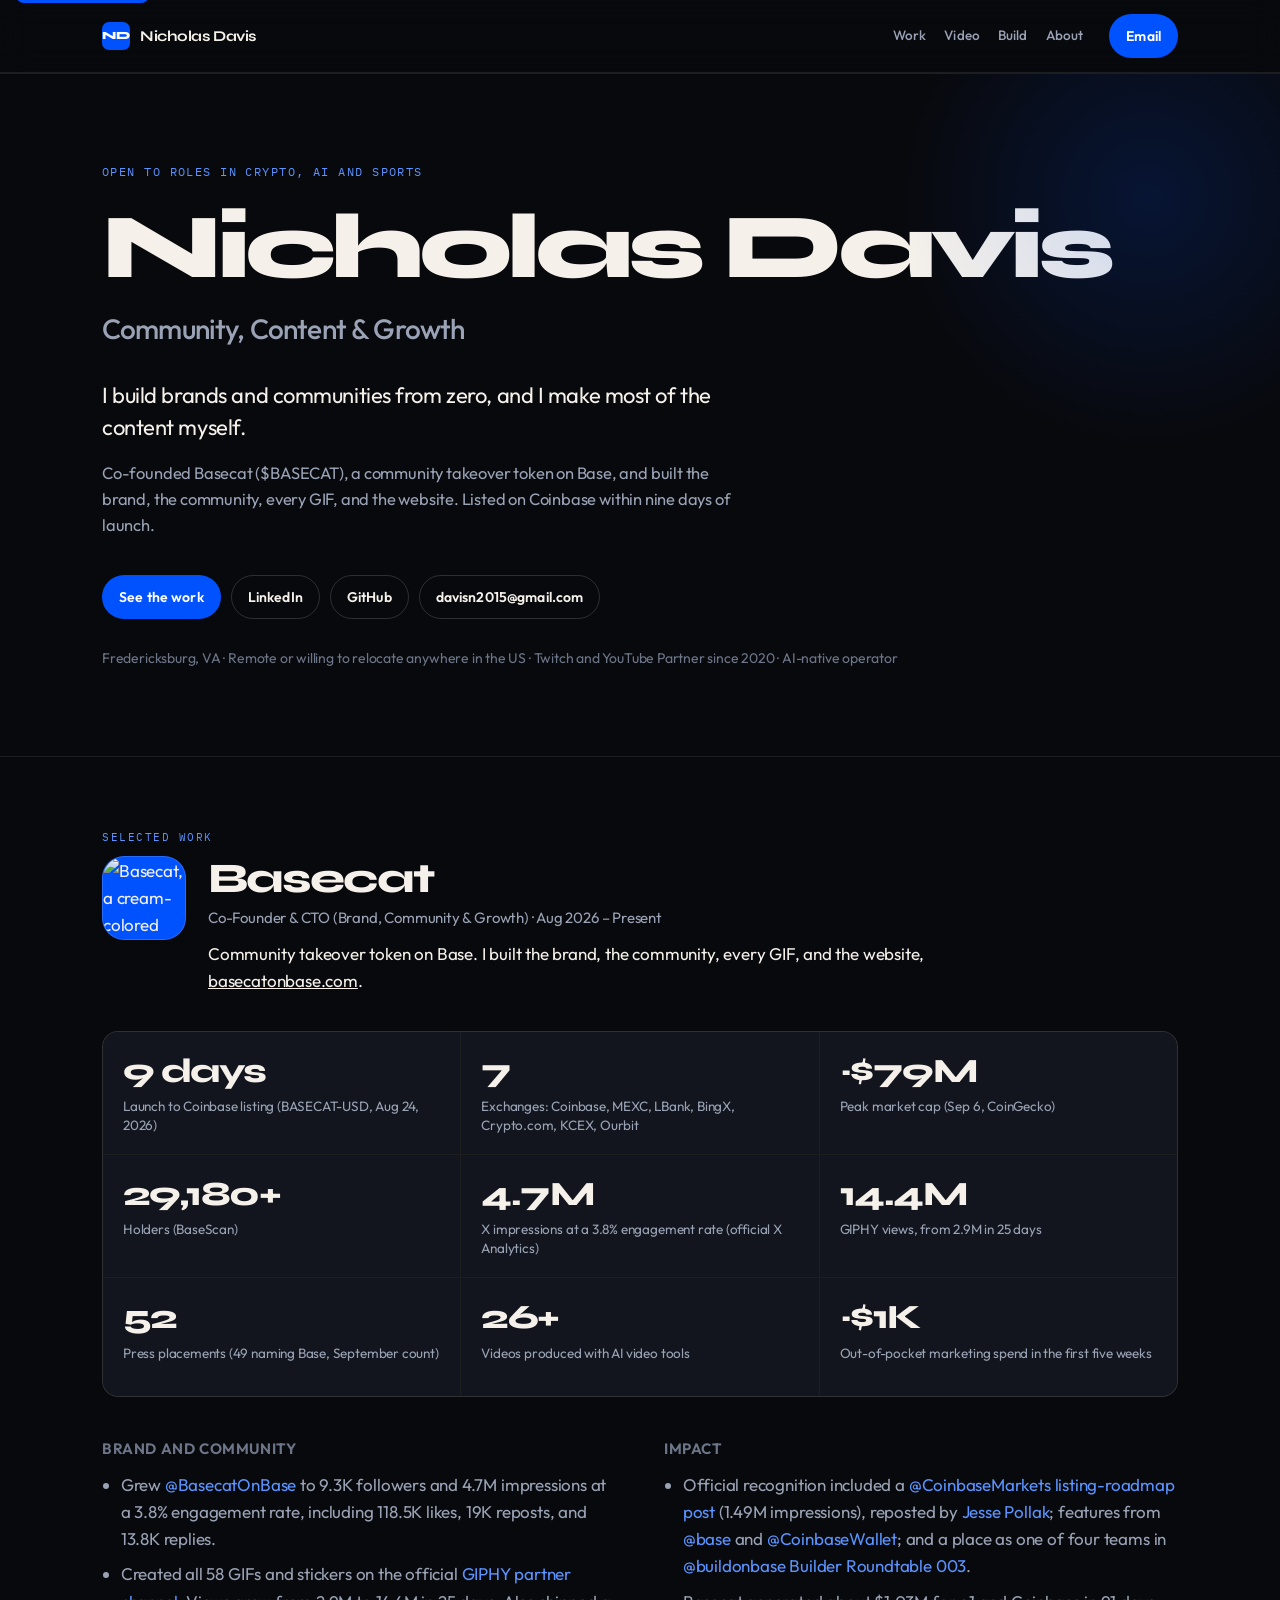
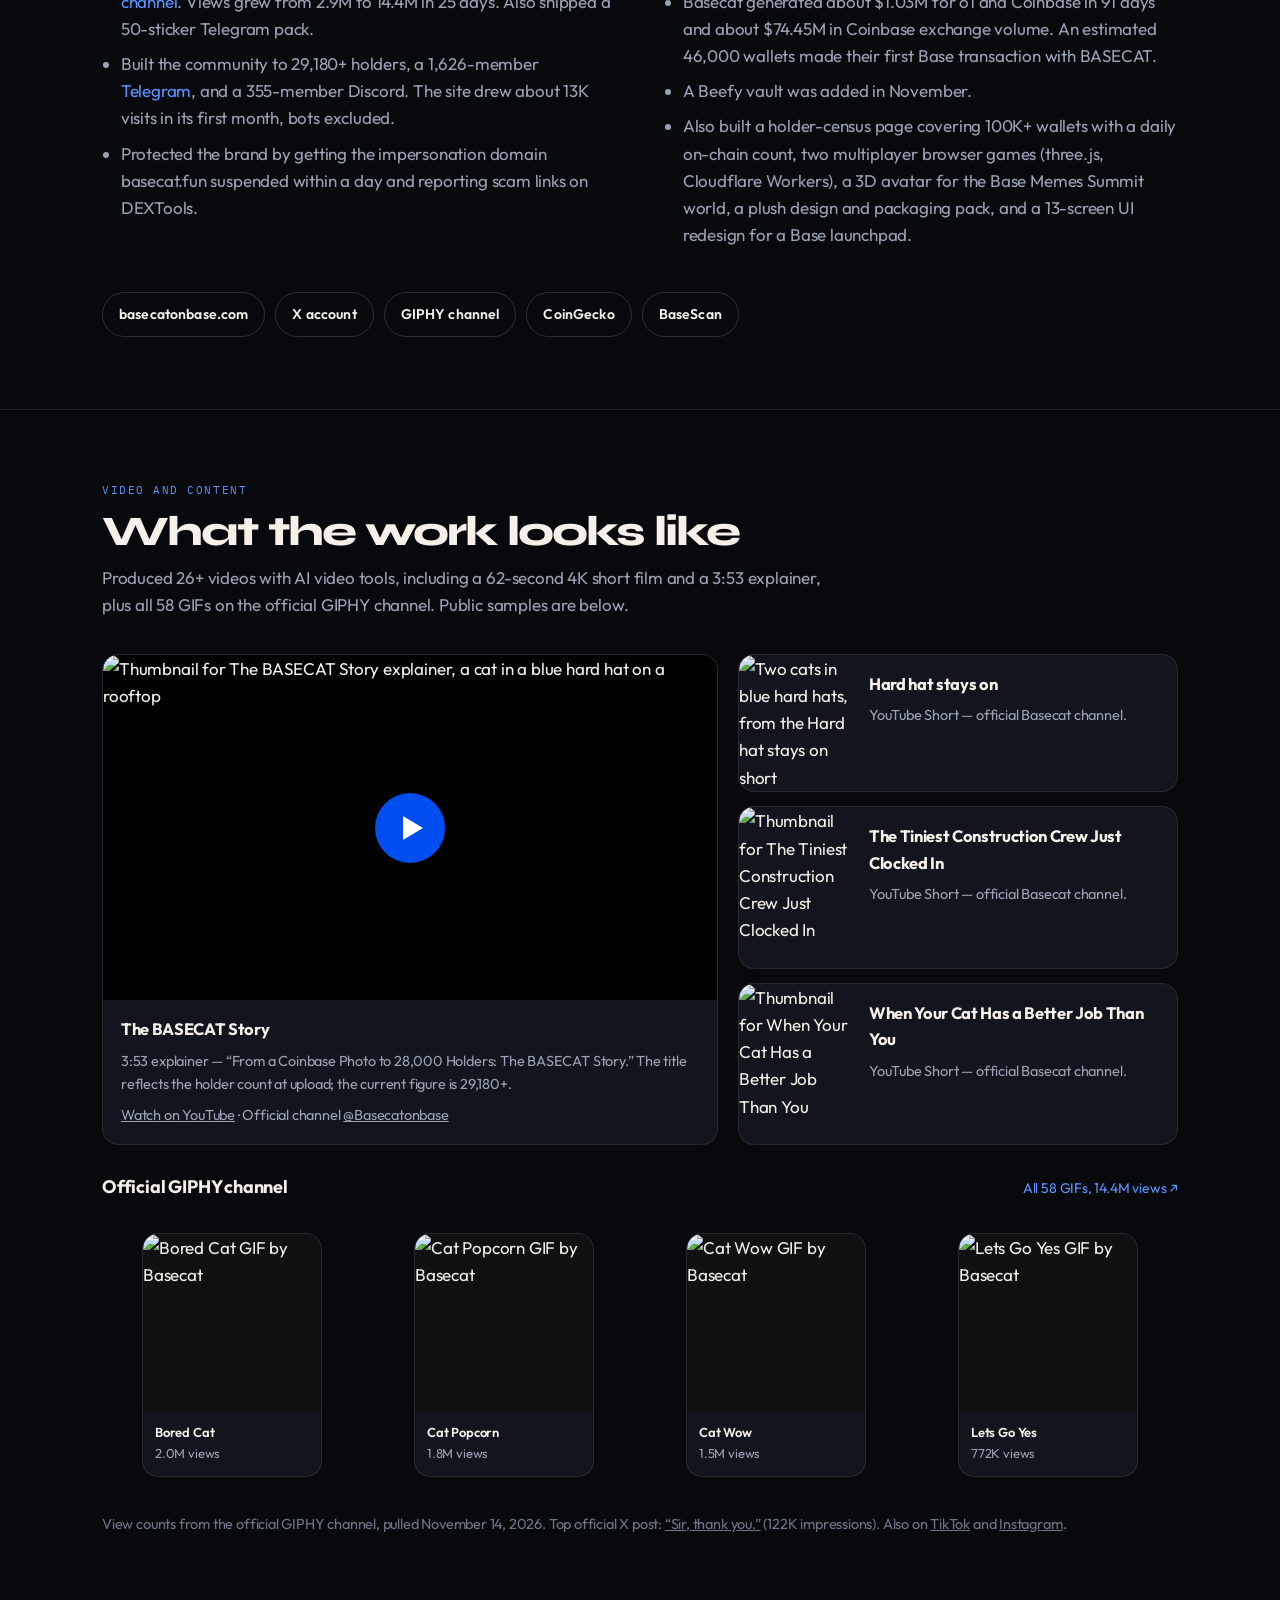
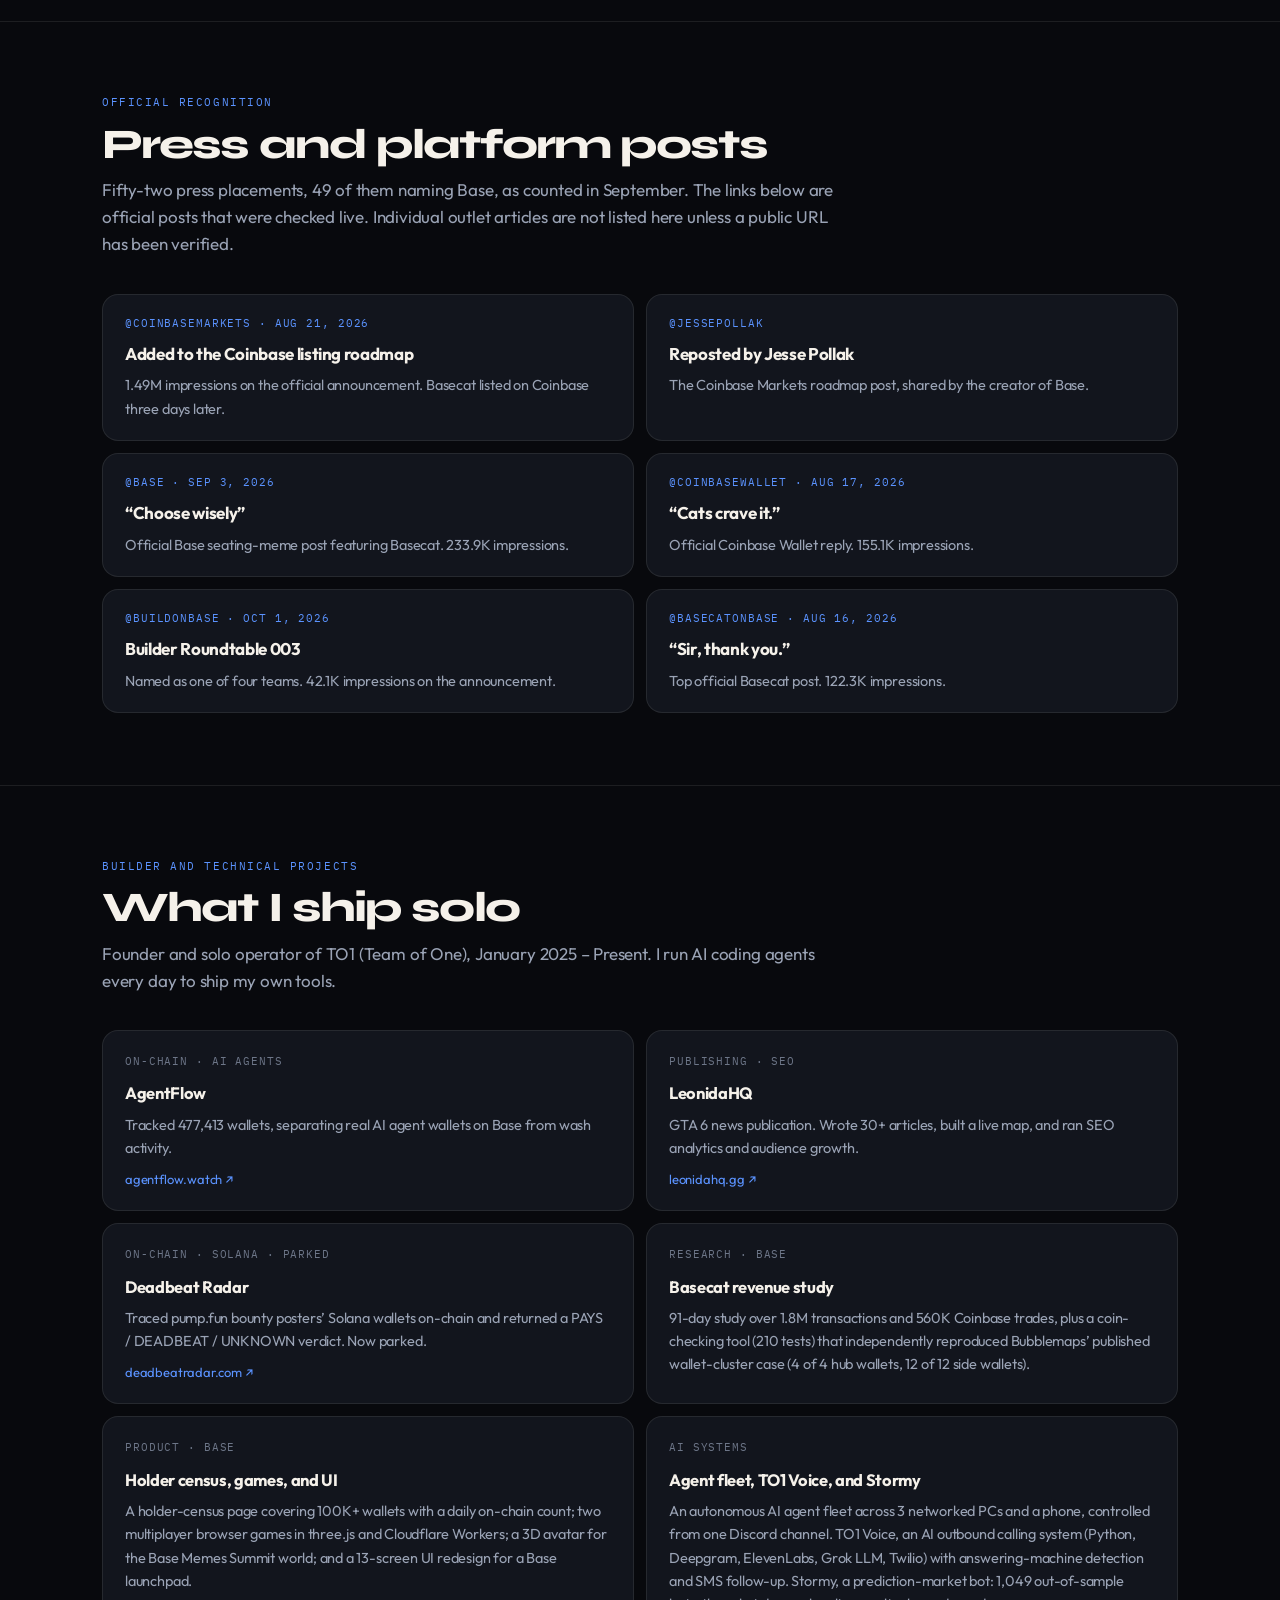
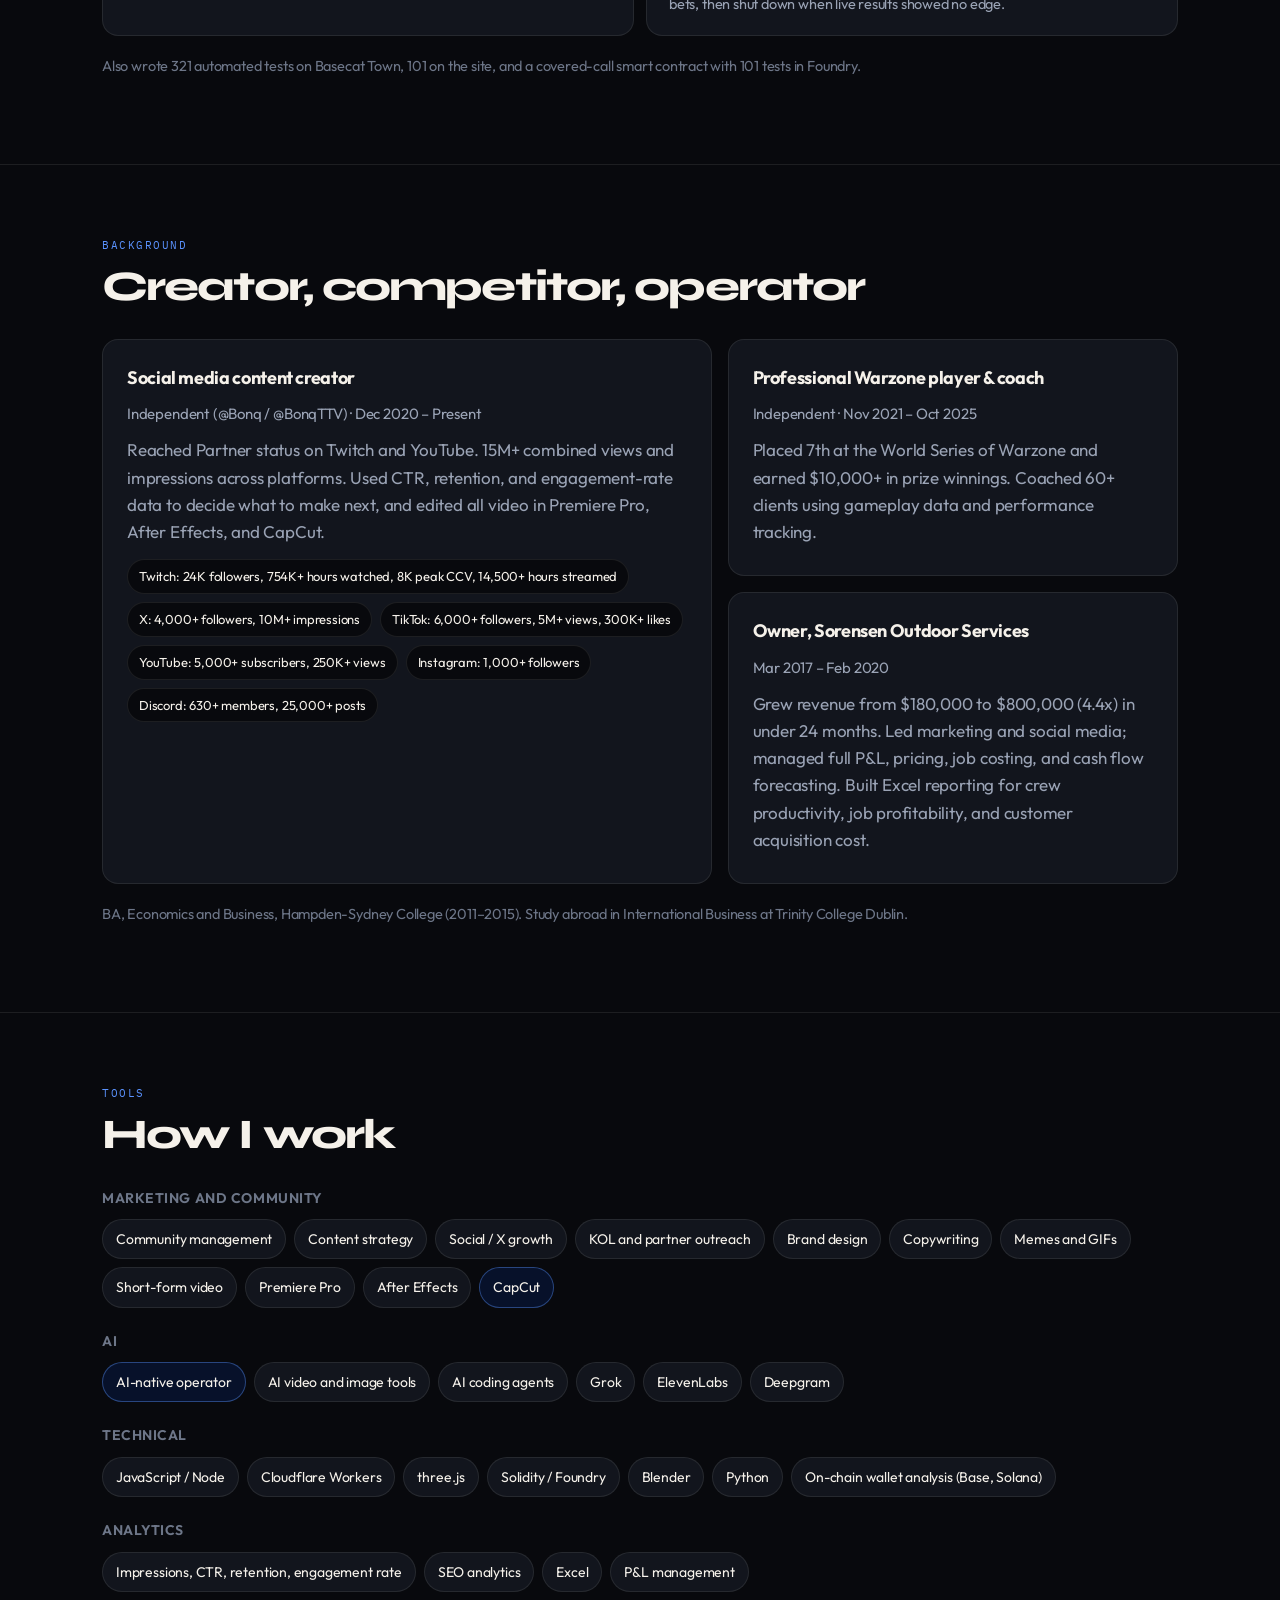
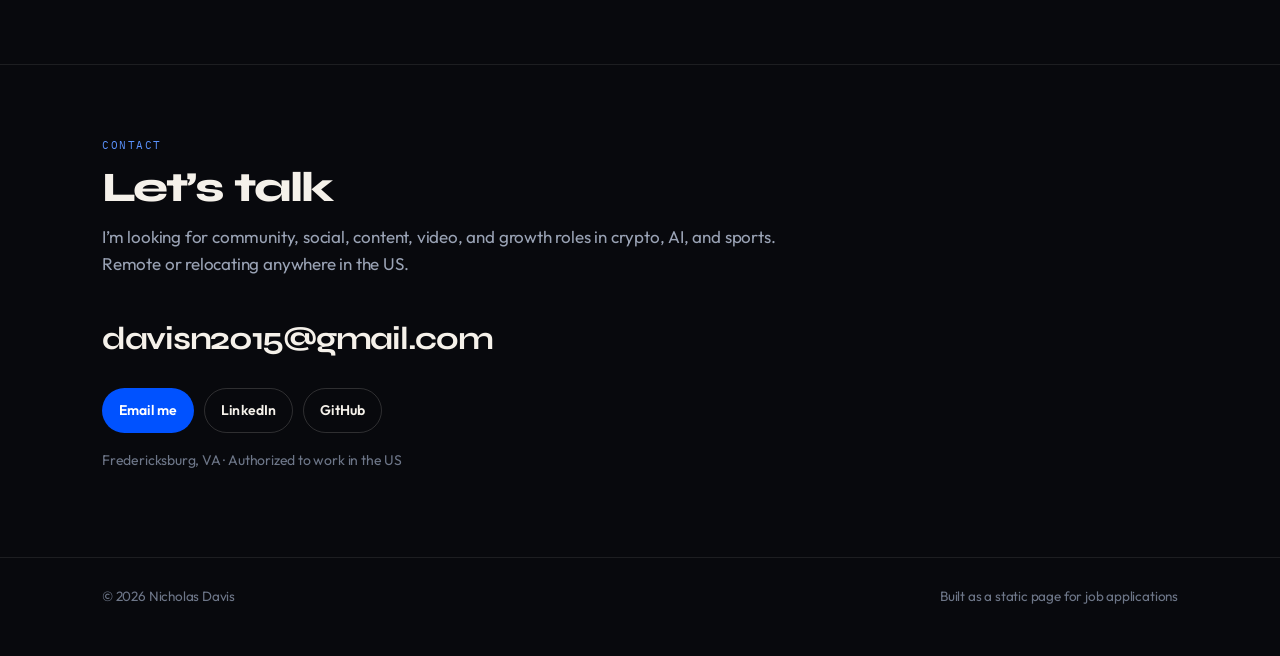
==== index.html @ b20f3fa4 "Add Nicholas Davis portfolio site" ====
<!DOCTYPE html>
<html lang="en">
<head>
  <meta charset="utf-8">
  <meta name="viewport" content="width=device-width, initial-scale=1">
  <title>Nicholas Davis — Community, Content &amp; Growth</title>
  <meta name="description" content="Portfolio of Nicholas Davis. Co-founder of Basecat: Coinbase-listed within nine days, 4.7M X impressions and 14.4M GIPHY views on about $1,000 of marketing spend. Community, content, video and growth — crypto, AI and sports.">
  <meta name="author" content="Nicholas Davis">
  <link rel="canonical" href="https://viraltbh.github.io/">
  <meta property="og:type" content="website">
  <meta property="og:title" content="Nicholas Davis — Community, Content &amp; Growth">
  <meta property="og:description" content="Co-founder of Basecat. Coinbase-listed within nine days. 4.7M X impressions, 14.4M GIPHY views, about $1,000 in marketing spend.">
  <meta property="og:url" content="https://viraltbh.github.io/">
  <meta property="og:image" content="https://img.youtube.com/vi/pc5eYjIKRLQ/maxresdefault.jpg">
  <meta name="twitter:card" content="summary_large_image">
  <meta name="twitter:title" content="Nicholas Davis — Community, Content &amp; Growth">
  <meta name="twitter:description" content="Co-founder of Basecat. Coinbase-listed within nine days. 4.7M X impressions, 14.4M GIPHY views, about $1,000 in marketing spend.">
  <meta name="twitter:image" content="https://img.youtube.com/vi/pc5eYjIKRLQ/maxresdefault.jpg">
  <link rel="icon" href="assets/favicon.svg" type="image/svg+xml">
  <link rel="icon" href="assets/favicon-32.png" sizes="32x32" type="image/png">
  <link rel="apple-touch-icon" href="assets/apple-touch-icon.png">
  <link rel="preconnect" href="https://fonts.googleapis.com">
  <link rel="preconnect" href="https://fonts.gstatic.com" crossorigin>
  <link rel="preconnect" href="https://i.giphy.com">
  <link rel="preconnect" href="https://img.youtube.com">
  <link href="https://fonts.googleapis.com/css2?family=IBM+Plex+Mono:wght@400;500&family=Outfit:wght@400;500;600;700&family=Syne:wght@700;800&display=swap" rel="stylesheet">
  <link rel="stylesheet" href="styles.css">
</head>
<body>
  <a class="skip" href="#main">Skip to content</a>
  <header class="site-header">
    <div class="header-inner">
      <a class="brand" href="#top" aria-label="Nicholas Davis, home">
        <span class="brand-mark" aria-hidden="true">ND</span>
        Nicholas Davis
      </a>
      <nav aria-label="Primary">
        <a href="#work">Work</a>
        <a class="hide-sm" href="#video">Video</a>
        <a href="#build">Build</a>
        <a class="hide-sm" href="#about">About</a>
        <a class="btn btn-primary" href="mailto:davisn2015@gmail.com">Email</a>
      </nav>
    </div>
  </header>

  <main id="main">
    <section class="hero" id="top">
      <div class="wrap">
        <p class="eyebrow">Open to roles in crypto, AI and sports</p>
        <h1>Nicholas Davis</h1>
        <p class="title">Community, Content &amp; Growth</p>
        <p class="pitch">I build brands and communities from zero, and I make most of the content myself.</p>
        <p class="subpitch">Co-founded Basecat ($BASECAT), a community takeover token on Base, and built the brand, the community, every GIF, and the website. Listed on Coinbase within nine days of launch.</p>
        <div class="hero-actions">
          <a class="btn btn-primary" href="#work">See the work</a>
          <a class="btn btn-ghost" href="https://www.linkedin.com/in/nicholasdavis2015" rel="noopener noreferrer">LinkedIn</a>
          <a class="btn btn-ghost" href="https://github.com/Viraltbh" rel="noopener noreferrer">GitHub</a>
          <a class="btn btn-ghost" href="mailto:davisn2015@gmail.com">davisn2015@gmail.com</a>
        </div>
        <p class="meta-line">Fredericksburg, VA · Remote or willing to relocate anywhere in the US · Twitch and YouTube Partner since 2020 · AI-native operator</p>
      </div>
    </section>

    <section id="work">
      <div class="wrap">
        <p class="section-kicker">Selected work</p>
        <div class="case-head">
          <img class="case-logo" src="https://pbs.twimg.com/profile_images/2088958994786250752/c674jJSm.jpg" width="84" height="84" alt="Basecat, a cream-colored cat in a blue hard hat">
          <div>
            <h2>Basecat</h2>
            <p class="role-line">Co-Founder &amp; CTO (Brand, Community &amp; Growth) · Aug 2026 – Present</p>
            <p class="case-intro">Community takeover token on Base. I built the brand, the community, every GIF, and the website, <a href="https://basecatonbase.com/" rel="noopener noreferrer">basecatonbase.com</a>.</p>
          </div>
        </div>

        <div class="metrics" role="list">
          <div class="metric" role="listitem"><b>9 days</b><span>Launch to Coinbase listing (BASECAT-USD, Aug 24, 2026)</span></div>
          <div class="metric" role="listitem"><b>7</b><span>Exchanges: Coinbase, MEXC, LBank, BingX, Crypto.com, KCEX, Ourbit</span></div>
          <div class="metric" role="listitem"><b>~$79M</b><span>Peak market cap (Sep 6, CoinGecko)</span></div>
          <div class="metric" role="listitem"><b>29,180+</b><span>Holders (BaseScan)</span></div>
          <div class="metric" role="listitem"><b>4.7M</b><span>X impressions at a 3.8% engagement rate (official X Analytics)</span></div>
          <div class="metric" role="listitem"><b>14.4M</b><span>GIPHY views, from 2.9M in 25 days</span></div>
          <div class="metric" role="listitem"><b>52</b><span>Press placements (49 naming Base, September count)</span></div>
          <div class="metric" role="listitem"><b>26+</b><span>Videos produced with AI video tools</span></div>
          <div class="metric" role="listitem"><b>~$1K</b><span>Out-of-pocket marketing spend in the first five weeks</span></div>
        </div>

        <div class="story">
          <div>
            <h3>Brand and community</h3>
            <ul>
              <li>Grew <a href="https://x.com/BasecatOnBase" rel="noopener noreferrer">@BasecatOnBase</a> to 9.3K followers and 4.7M impressions at a 3.8% engagement rate, including 118.5K likes, 19K reposts, and 13.8K replies.</li>
              <li>Created all 58 GIFs and stickers on the official <a href="https://giphy.com/basecatonbase" rel="noopener noreferrer">GIPHY partner channel</a>. Views grew from 2.9M to 14.4M in 25 days. Also shipped a 50-sticker Telegram pack.</li>
              <li>Built the community to 29,180+ holders, a 1,626-member <a href="https://t.me/basecatonbase" rel="noopener noreferrer">Telegram</a>, and a 355-member Discord. The site drew about 13K visits in its first month, bots excluded.</li>
              <li>Protected the brand by getting the impersonation domain basecat.fun suspended within a day and reporting scam links on DEXTools.</li>
            </ul>
          </div>
          <div>
            <h3>Impact</h3>
            <ul>
              <li>Official recognition included a <a href="https://x.com/CoinbaseMarkets/status/2090875835771240851" rel="noopener noreferrer">@CoinbaseMarkets listing-roadmap post</a> (1.49M impressions), reposted by <a href="https://x.com/jessepollak/status/2090878097117909492" rel="noopener noreferrer">Jesse Pollak</a>; features from <a href="https://x.com/base/status/2095525389271482615" rel="noopener noreferrer">@base</a> and <a href="https://x.com/CoinbaseWallet/status/2089159057688953151" rel="noopener noreferrer">@CoinbaseWallet</a>; and a place as one of four teams in <a href="https://x.com/buildonbase/status/2105591523782107180" rel="noopener noreferrer">@buildonbase Builder Roundtable 003</a>.</li>
              <li>Basecat generated about $1.03M for o1 and Coinbase in 91 days and about $74.45M in Coinbase exchange volume. An estimated 46,000 wallets made their first Base transaction with BASECAT.</li>
              <li>A Beefy vault was added in November.</li>
              <li>Also built a holder-census page covering 100K+ wallets with a daily on-chain count, two multiplayer browser games (three.js, Cloudflare Workers), a 3D avatar for the Base Memes Summit world, a plush design and packaging pack, and a 13-screen UI redesign for a Base launchpad.</li>
            </ul>
          </div>
        </div>

        <div class="link-row">
          <a class="btn btn-ghost" href="https://basecatonbase.com/" rel="noopener noreferrer">basecatonbase.com</a>
          <a class="btn btn-ghost" href="https://x.com/BasecatOnBase" rel="noopener noreferrer">X account</a>
          <a class="btn btn-ghost" href="https://giphy.com/basecatonbase" rel="noopener noreferrer">GIPHY channel</a>
          <a class="btn btn-ghost" href="https://www.coingecko.com/en/coins/basecat" rel="noopener noreferrer">CoinGecko</a>
          <a class="btn btn-ghost" href="https://basescan.org/token/0xB2000000000000000000004c27f6523082f41D01" rel="noopener noreferrer">BaseScan</a>
        </div>
      </div>
    </section>

    <section id="video">
      <div class="wrap">
        <p class="section-kicker">Video and content</p>
        <h2>What the work looks like</h2>
        <p class="lede">Produced 26+ videos with AI video tools, including a 62-second 4K short film and a 3:53 explainer, plus all 58 GIFs on the official GIPHY channel. Public samples are below.</p>

        <div class="video-grid">
          <article class="video-main">
            <a class="poster" href="https://www.youtube.com/watch?v=pc5eYjIKRLQ" rel="noopener noreferrer">
              <img src="https://img.youtube.com/vi/pc5eYjIKRLQ/maxresdefault.jpg" width="1280" height="720" alt="Thumbnail for The BASECAT Story explainer, a cat in a blue hard hat on a rooftop">
              <span class="play" aria-hidden="true"></span>
              <span class="visually-hidden">Play The BASECAT Story on YouTube</span>
            </a>
            <div class="video-meta">
              <h3>The BASECAT Story</h3>
              <p>3:53 explainer — “From a Coinbase Photo to 28,000 Holders: The BASECAT Story.” The title reflects the holder count at upload; the current figure is 29,180+.</p>
              <p class="caption"><a href="https://www.youtube.com/watch?v=pc5eYjIKRLQ" rel="noopener noreferrer">Watch on YouTube</a> · Official channel <a href="https://www.youtube.com/@basecatonbase" rel="noopener noreferrer">@Basecatonbase</a></p>
            </div>
          </article>
          <div class="shorts">
            <a class="video-card" href="https://www.youtube.com/shorts/4NU7Y4ElupY" rel="noopener noreferrer">
              <img src="https://img.youtube.com/vi/4NU7Y4ElupY/maxresdefault.jpg" width="112" height="72" alt="Two cats in blue hard hats, from the Hard hat stays on short" loading="lazy">
              <div class="card-body">
                <h3>Hard hat stays on</h3>
                <p>YouTube Short — official Basecat channel.</p>
              </div>
            </a>
            <a class="video-card" href="https://www.youtube.com/shorts/XV1gyWoXIg8" rel="noopener noreferrer">
              <img src="https://img.youtube.com/vi/XV1gyWoXIg8/maxresdefault.jpg" width="112" height="72" alt="Thumbnail for The Tiniest Construction Crew Just Clocked In" loading="lazy">
              <div class="card-body">
                <h3>The Tiniest Construction Crew Just Clocked In</h3>
                <p>YouTube Short — official Basecat channel.</p>
              </div>
            </a>
            <a class="video-card" href="https://www.youtube.com/shorts/Uoc3VH_4SMc" rel="noopener noreferrer">
              <img src="https://img.youtube.com/vi/Uoc3VH_4SMc/maxresdefault.jpg" width="112" height="72" alt="Thumbnail for When Your Cat Has a Better Job Than You" loading="lazy">
              <div class="card-body">
                <h3>When Your Cat Has a Better Job Than You</h3>
                <p>YouTube Short — official Basecat channel.</p>
              </div>
            </a>
          </div>
        </div>

        <div class="gif-head">
          <h3>Official GIPHY channel</h3>
          <a href="https://giphy.com/basecatonbase" rel="noopener noreferrer">All 58 GIFs, 14.4M views ↗</a>
        </div>
        <div class="gifs">
          <figure class="gif">
            <a href="https://giphy.com/gifs/basecatonbase-bored-waiting-sigh-2Dz9t0wGOKekgrMi7g" rel="noopener noreferrer">
              <img src="https://i.giphy.com/2Dz9t0wGOKekgrMi7g.webp" width="400" height="400" alt="Bored Cat GIF by Basecat" loading="lazy">
              <figcaption><strong>Bored Cat</strong> 2.0M views</figcaption>
            </a>
          </figure>
          <figure class="gif">
            <a href="https://giphy.com/gifs/basecatonbase-drama-popcorn-eating-w5hShZGsTEOwvcUXGI" rel="noopener noreferrer">
              <img src="https://i.giphy.com/w5hShZGsTEOwvcUXGI.webp" width="400" height="400" alt="Cat Popcorn GIF by Basecat" loading="lazy">
              <figcaption><strong>Cat Popcorn</strong> 1.8M views</figcaption>
            </a>
          </figure>
          <figure class="gif">
            <a href="https://giphy.com/gifs/basecatonbase-omg-shocked-surprised-Tk07eHQWNsnS2LHNlO" rel="noopener noreferrer">
              <img src="https://i.giphy.com/Tk07eHQWNsnS2LHNlO.webp" width="400" height="400" alt="Cat Wow GIF by Basecat" loading="lazy">
              <figcaption><strong>Cat Wow</strong> 1.5M views</figcaption>
            </a>
          </figure>
          <figure class="gif">
            <a href="https://giphy.com/gifs/basecatonbase-yes-celebrate-lets-go-27GGZC0SRJlGJ9epyn" rel="noopener noreferrer">
              <img src="https://i.giphy.com/27GGZC0SRJlGJ9epyn.webp" width="400" height="400" alt="Lets Go Yes GIF by Basecat" loading="lazy">
              <figcaption><strong>Lets Go Yes</strong> 772K views</figcaption>
            </a>
          </figure>
        </div>
        <p class="note">View counts from the official GIPHY channel, pulled November 14, 2026. Top official X post: <a href="https://x.com/BasecatOnBase/status/2089110777676357665" rel="noopener noreferrer">“Sir, thank you.”</a> (122K impressions). Also on <a href="https://www.tiktok.com/@basecatonbase" rel="noopener noreferrer">TikTok</a> and <a href="https://www.instagram.com/basecatonbaseofficial/" rel="noopener noreferrer">Instagram</a>.</p>
      </div>
    </section>

    <section id="recognition">
      <div class="wrap">
        <p class="section-kicker">Official recognition</p>
        <h2>Press and platform posts</h2>
        <p class="lede">Fifty-two press placements, 49 of them naming Base, as counted in September. The links below are official posts that were checked live. Individual outlet articles are not listed here unless a public URL has been verified.</p>
        <div class="recog-grid">
          <a class="recog" href="https://x.com/CoinbaseMarkets/status/2090875835771240851" rel="noopener noreferrer">
            <p class="src">@CoinbaseMarkets · Aug 21, 2026</p>
            <h3>Added to the Coinbase listing roadmap</h3>
            <p>1.49M impressions on the official announcement. Basecat listed on Coinbase three days later.</p>
          </a>
          <a class="recog" href="https://x.com/jessepollak/status/2090878097117909492" rel="noopener noreferrer">
            <p class="src">@jessepollak</p>
            <h3>Reposted by Jesse Pollak</h3>
            <p>The Coinbase Markets roadmap post, shared by the creator of Base.</p>
          </a>
          <a class="recog" href="https://x.com/base/status/2095525389271482615" rel="noopener noreferrer">
            <p class="src">@base · Sep 3, 2026</p>
            <h3>“Choose wisely”</h3>
            <p>Official Base seating-meme post featuring Basecat. 233.9K impressions.</p>
          </a>
          <a class="recog" href="https://x.com/CoinbaseWallet/status/2089159057688953151" rel="noopener noreferrer">
            <p class="src">@CoinbaseWallet · Aug 17, 2026</p>
            <h3>“Cats crave it.”</h3>
            <p>Official Coinbase Wallet reply. 155.1K impressions.</p>
          </a>
          <a class="recog" href="https://x.com/buildonbase/status/2105591523782107180" rel="noopener noreferrer">
            <p class="src">@buildonbase · Oct 1, 2026</p>
            <h3>Builder Roundtable 003</h3>
            <p>Named as one of four teams. 42.1K impressions on the announcement.</p>
          </a>
          <a class="recog" href="https://x.com/BasecatOnBase/status/2089110777676357665" rel="noopener noreferrer">
            <p class="src">@BasecatOnBase · Aug 16, 2026</p>
            <h3>“Sir, thank you.”</h3>
            <p>Top official Basecat post. 122.3K impressions.</p>
          </a>
        </div>
      </div>
    </section>

    <section id="build">
      <div class="wrap">
        <p class="section-kicker">Builder and technical projects</p>
        <h2>What I ship solo</h2>
        <p class="lede">Founder and solo operator of TO1 (Team of One), January 2025 – Present. I run AI coding agents every day to ship my own tools.</p>
        <div class="projects">
          <a class="project linked" href="https://agentflow.watch" rel="noopener noreferrer">
            <p class="tag">On-chain · AI agents</p>
            <h3>AgentFlow</h3>
            <p>Tracked 477,413 wallets, separating real AI agent wallets on Base from wash activity.</p>
            <p class="ext">agentflow.watch ↗</p>
          </a>
          <a class="project linked" href="https://leonidahq.gg" rel="noopener noreferrer">
            <p class="tag">Publishing · SEO</p>
            <h3>LeonidaHQ</h3>
            <p>GTA 6 news publication. Wrote 30+ articles, built a live map, and ran SEO analytics and audience growth.</p>
            <p class="ext">leonidahq.gg ↗</p>
          </a>
          <a class="project linked" href="https://deadbeatradar.com" rel="noopener noreferrer">
            <p class="tag">On-chain · Solana · Parked</p>
            <h3>Deadbeat Radar</h3>
            <p>Traced pump.fun bounty posters’ Solana wallets on-chain and returned a PAYS / DEADBEAT / UNKNOWN verdict. Now parked.</p>
            <p class="ext">deadbeatradar.com ↗</p>
          </a>
          <div class="project">
            <p class="tag">Research · Base</p>
            <h3>Basecat revenue study</h3>
            <p>91-day study over 1.8M transactions and 560K Coinbase trades, plus a coin-checking tool (210 tests) that independently reproduced Bubblemaps’ published wallet-cluster case (4 of 4 hub wallets, 12 of 12 side wallets).</p>
          </div>
          <div class="project">
            <p class="tag">Product · Base</p>
            <h3>Holder census, games, and UI</h3>
            <p>A holder-census page covering 100K+ wallets with a daily on-chain count; two multiplayer browser games in three.js and Cloudflare Workers; a 3D avatar for the Base Memes Summit world; and a 13-screen UI redesign for a Base launchpad.</p>
          </div>
          <div class="project">
            <p class="tag">AI systems</p>
            <h3>Agent fleet, TO1 Voice, and Stormy</h3>
            <p>An autonomous AI agent fleet across 3 networked PCs and a phone, controlled from one Discord channel. TO1 Voice, an AI outbound calling system (Python, Deepgram, ElevenLabs, Grok LLM, Twilio) with answering-machine detection and SMS follow-up. Stormy, a prediction-market bot: 1,049 out-of-sample bets, then shut down when live results showed no edge.</p>
          </div>
        </div>
        <p class="note">Also wrote 321 automated tests on Basecat Town, 101 on the site, and a covered-call smart contract with 101 tests in Foundry.</p>
      </div>
    </section>

    <section id="about">
      <div class="wrap">
        <p class="section-kicker">Background</p>
        <h2>Creator, competitor, operator</h2>
        <div class="about-grid" style="margin-top: 28px;">
          <div class="about-card">
            <h3>Social media content creator</h3>
            <p class="role-line" style="margin-top:0;">Independent (@Bonq / @BonqTTV) · Dec 2020 – Present</p>
            <p>Reached Partner status on Twitch and YouTube. 15M+ combined views and impressions across platforms. Used CTR, retention, and engagement-rate data to decide what to make next, and edited all video in Premiere Pro, After Effects, and CapCut.</p>
            <div class="stat-pills">
              <span class="pill">Twitch: 24K followers, 754K+ hours watched, 8K peak CCV, 14,500+ hours streamed</span>
              <span class="pill">X: 4,000+ followers, 10M+ impressions</span>
              <span class="pill">TikTok: 6,000+ followers, 5M+ views, 300K+ likes</span>
              <span class="pill">YouTube: 5,000+ subscribers, 250K+ views</span>
              <span class="pill">Instagram: 1,000+ followers</span>
              <span class="pill">Discord: 630+ members, 25,000+ posts</span>
            </div>
          </div>
          <div>
            <div class="about-card" style="margin-bottom: 16px;">
              <h3>Professional Warzone player &amp; coach</h3>
              <p class="role-line" style="margin-top:0;">Independent · Nov 2021 – Oct 2025</p>
              <p>Placed 7th at the World Series of Warzone and earned $10,000+ in prize winnings. Coached 60+ clients using gameplay data and performance tracking.</p>
            </div>
            <div class="about-card">
              <h3>Owner, Sorensen Outdoor Services</h3>
              <p class="role-line" style="margin-top:0;">Mar 2017 – Feb 2020</p>
              <p>Grew revenue from $180,000 to $800,000 (4.4x) in under 24 months. Led marketing and social media; managed full P&amp;L, pricing, job costing, and cash flow forecasting. Built Excel reporting for crew productivity, job profitability, and customer acquisition cost.</p>
            </div>
          </div>
        </div>
        <p class="note">BA, Economics and Business, Hampden-Sydney College (2011–2015). Study abroad in International Business at Trinity College Dublin.</p>
      </div>
    </section>

    <section id="tools">
      <div class="wrap">
        <p class="section-kicker">Tools</p>
        <h2>How I work</h2>
        <div class="tool-groups" style="margin-top: 28px;">
          <div class="tool-group">
            <h3>Marketing and community</h3>
            <div class="chips">
              <span class="chip">Community management</span>
              <span class="chip">Content strategy</span>
              <span class="chip">Social / X growth</span>
              <span class="chip">KOL and partner outreach</span>
              <span class="chip">Brand design</span>
              <span class="chip">Copywriting</span>
              <span class="chip">Memes and GIFs</span>
              <span class="chip">Short-form video</span>
              <span class="chip">Premiere Pro</span>
              <span class="chip">After Effects</span>
              <span class="chip emphasis">CapCut</span>
            </div>
          </div>
          <div class="tool-group">
            <h3>AI</h3>
            <div class="chips">
              <span class="chip emphasis">AI-native operator</span>
              <span class="chip">AI video and image tools</span>
              <span class="chip">AI coding agents</span>
              <span class="chip">Grok</span>
              <span class="chip">ElevenLabs</span>
              <span class="chip">Deepgram</span>
            </div>
          </div>
          <div class="tool-group">
            <h3>Technical</h3>
            <div class="chips">
              <span class="chip">JavaScript / Node</span>
              <span class="chip">Cloudflare Workers</span>
              <span class="chip">three.js</span>
              <span class="chip">Solidity / Foundry</span>
              <span class="chip">Blender</span>
              <span class="chip">Python</span>
              <span class="chip">On-chain wallet analysis (Base, Solana)</span>
            </div>
          </div>
          <div class="tool-group">
            <h3>Analytics</h3>
            <div class="chips">
              <span class="chip">Impressions, CTR, retention, engagement rate</span>
              <span class="chip">SEO analytics</span>
              <span class="chip">Excel</span>
              <span class="chip">P&amp;L management</span>
            </div>
          </div>
        </div>
      </div>
    </section>

    <section id="contact" class="contact">
      <div class="wrap">
        <p class="section-kicker">Contact</p>
        <h2>Let’s talk</h2>
        <p class="lede">I’m looking for community, social, content, video, and growth roles in crypto, AI, and sports. Remote or relocating anywhere in the US.</p>
        <p><a class="email" href="mailto:davisn2015@gmail.com">davisn2015@gmail.com</a></p>
        <div class="contact-links">
          <a class="btn btn-primary" href="mailto:davisn2015@gmail.com">Email me</a>
          <a class="btn btn-ghost" href="https://www.linkedin.com/in/nicholasdavis2015" rel="noopener noreferrer">LinkedIn</a>
          <a class="btn btn-ghost" href="https://github.com/Viraltbh" rel="noopener noreferrer">GitHub</a>
        </div>
        <p class="meta-line">Fredericksburg, VA · Authorized to work in the US</p>
      </div>
    </section>
  </main>

  <footer>
    <div class="wrap footer-inner">
      <span>© 2026 Nicholas Davis</span>
      <span>Built as a static page for job applications</span>
    </div>
  </footer>
</body>
</html>
---- styles.css ----
/* Nicholas Davis — portfolio
   Static, mobile-first, no JS. */

:root {
  --bg: #08090d;
  --bg-2: #0c0f16;
  --card: #12151d;
  --card-2: #171b25;
  --line: rgba(245, 241, 234, 0.09);
  --line-strong: rgba(245, 241, 234, 0.16);
  --text: #f5f1ea;
  --muted: #9aa3b5;
  --dim: #6d7688;
  --accent: #5b93ff;
  --accent-2: #0052ff;
  --max: 1120px;
  --sans: "Outfit", system-ui, -apple-system, "Segoe UI", sans-serif;
  --display: "Syne", "Outfit", system-ui, sans-serif;
  --mono: "IBM Plex Mono", ui-monospace, "SFMono-Regular", Menlo, monospace;
  --radius: 16px;
  --shadow: 0 20px 50px rgba(0, 0, 0, 0.35);
}

*, *::before, *::after { box-sizing: border-box; }
html { scroll-behavior: smooth; }
@media (prefers-reduced-motion: reduce) {
  html { scroll-behavior: auto; }
  *, *::before, *::after {
    animation: none !important;
    transition: none !important;
  }
}

body {
  margin: 0;
  background: var(--bg);
  color: var(--text);
  font-family: var(--sans);
  font-size: 17px;
  line-height: 1.6;
  letter-spacing: -0.011em;
  -webkit-font-smoothing: antialiased;
  text-rendering: optimizeLegibility;
}

img, video, iframe { max-width: 100%; display: block; }
img { height: auto; }
a { color: inherit; }
button { font: inherit; }

.skip {
  position: absolute;
  left: 16px;
  top: -40px;
  background: var(--accent-2);
  color: #fff;
  padding: 8px 12px;
  border-radius: 8px;
  z-index: 100;
}
.skip:focus { top: 16px; }

/* Header */
.site-header {
  position: sticky;
  top: 0;
  z-index: 50;
  backdrop-filter: blur(16px);
  -webkit-backdrop-filter: blur(16px);
  background: rgba(8, 9, 13, 0.78);
  border-bottom: 1px solid var(--line);
}
.header-inner {
  max-width: var(--max);
  margin: 0 auto;
  padding: 14px 22px;
  display: flex;
  align-items: center;
  justify-content: space-between;
  gap: 20px;
}
.brand {
  display: flex;
  align-items: center;
  gap: 10px;
  text-decoration: none;
  font-family: var(--display);
  font-weight: 700;
  letter-spacing: -0.03em;
  font-size: 15px;
}
.brand-mark {
  width: 28px;
  height: 28px;
  border-radius: 7px;
  background: var(--accent-2);
  color: #fff;
  display: grid;
  place-items: center;
  font-size: 11px;
  font-weight: 800;
  letter-spacing: -0.04em;
}
nav {
  display: flex;
  flex-wrap: wrap;
  align-items: center;
  gap: 4px 18px;
  justify-content: flex-end;
}
nav a {
  text-decoration: none;
  color: var(--muted);
  font-size: 13.5px;
  font-weight: 500;
  letter-spacing: 0.01em;
}
nav a:hover, nav a:focus-visible { color: var(--text); }
nav .btn {
  margin-left: 8px;
}

.btn {
  display: inline-flex;
  align-items: center;
  justify-content: center;
  gap: 8px;
  text-decoration: none;
  border-radius: 999px;
  padding: 10px 16px;
  font-size: 14px;
  font-weight: 600;
  letter-spacing: 0.01em;
  border: 1px solid transparent;
  transition: background 0.15s ease, border-color 0.15s ease, color 0.15s ease, transform 0.15s ease;
}
.btn:focus-visible, a:focus-visible, button:focus-visible {
  outline: 2px solid var(--accent);
  outline-offset: 3px;
}
.btn-primary {
  background: var(--accent-2);
  color: #fff;
}
.btn-primary:hover { background: #1a66ff; }
.btn-ghost {
  background: transparent;
  border-color: var(--line-strong);
  color: var(--text);
}
.btn-ghost:hover { background: var(--card-2); border-color: var(--muted); }

.wrap {
  max-width: var(--max);
  margin: 0 auto;
  padding: 0 22px;
}

/* Hero */
.hero {
  position: relative;
  padding: 88px 0 72px;
  overflow: hidden;
}
.hero::before {
  content: "";
  position: absolute;
  right: -10%;
  top: -20%;
  width: 520px;
  height: 520px;
  background: radial-gradient(circle, rgba(0, 82, 255, 0.16), transparent 68%);
  pointer-events: none;
}
.eyebrow {
  font-family: var(--mono);
  font-size: 12px;
  letter-spacing: 0.12em;
  text-transform: uppercase;
  color: var(--accent);
  margin: 0 0 22px;
}
.hero h1 {
  font-family: var(--display);
  font-weight: 800;
  font-size: clamp(48px, 8vw, 92px);
  letter-spacing: -0.055em;
  line-height: 0.95;
  margin: 0 0 16px;
}
.hero .title {
  font-size: clamp(20px, 2.6vw, 28px);
  font-weight: 500;
  color: var(--muted);
  margin: 0 0 28px;
  letter-spacing: -0.03em;
}
.pitch {
  max-width: 42rem;
  font-size: clamp(18px, 2.1vw, 22px);
  line-height: 1.45;
  letter-spacing: -0.02em;
  margin: 0 0 16px;
  color: var(--text);
}
.subpitch {
  max-width: 40rem;
  color: var(--muted);
  margin: 0 0 36px;
  font-size: 16.5px;
}
.hero-actions {
  display: flex;
  flex-wrap: wrap;
  gap: 10px;
  margin-bottom: 28px;
}
.meta-line {
  color: var(--dim);
  font-size: 14px;
}

/* Sections */
section {
  padding: 72px 0;
  border-top: 1px solid var(--line);
}
.section-kicker {
  font-family: var(--mono);
  font-size: 11px;
  letter-spacing: 0.14em;
  text-transform: uppercase;
  color: var(--accent);
  margin: 0 0 10px;
}
h2 {
  font-family: var(--display);
  font-size: clamp(28px, 4vw, 42px);
  letter-spacing: -0.045em;
  line-height: 1.1;
  margin: 0 0 8px;
  font-weight: 750;
}
.lede {
  color: var(--muted);
  max-width: 46rem;
  margin: 0 0 36px;
}

/* Case study header */
.case-head {
  display: grid;
  grid-template-columns: auto 1fr;
  gap: 18px 22px;
  align-items: start;
  margin-bottom: 36px;
}
.case-logo {
  width: 84px;
  height: 84px;
  border-radius: 22px;
  object-fit: cover;
  background: #0052ff;
  border: 1px solid var(--line-strong);
}
.case-head h2 { margin-bottom: 4px; }
.role-line {
  color: var(--muted);
  font-size: 15px;
  margin: 0 0 10px;
}
.case-intro { margin: 0; max-width: 46rem; }

/* Metrics */
.metrics {
  display: grid;
  grid-template-columns: repeat(3, 1fr);
  gap: 1px;
  background: var(--line);
  border: 1px solid var(--line);
  border-radius: var(--radius);
  overflow: hidden;
  margin: 0 0 40px;
}
.metric {
  background: var(--card);
  padding: 22px 20px 20px;
  min-height: 118px;
}
.metric b {
  display: block;
  font-family: var(--display);
  font-size: clamp(26px, 3vw, 34px);
  letter-spacing: -0.045em;
  line-height: 1.05;
  font-weight: 750;
  margin-bottom: 8px;
  overflow-wrap: anywhere;
}
.metric span {
  display: block;
  color: var(--muted);
  font-size: 13.5px;
  line-height: 1.35;
}

.story {
  display: grid;
  grid-template-columns: 1fr 1fr;
  gap: 28px 48px;
  margin-bottom: 32px;
}
.story h3 {
  font-size: 15px;
  letter-spacing: 0.04em;
  text-transform: uppercase;
  color: var(--dim);
  margin: 0 0 10px;
  font-weight: 650;
}
.story p, .story ul { margin: 0 0 12px; color: var(--muted); }
.story ul { padding-left: 1.1em; }
.story li { margin: 0 0 8px; }
.story a { color: var(--accent); text-decoration: none; }
.story a:hover { text-decoration: underline; }

.link-row {
  display: flex;
  flex-wrap: wrap;
  gap: 10px;
}

/* Video */
.video-grid {
  display: grid;
  grid-template-columns: 1.4fr 1fr;
  gap: 20px;
  margin-bottom: 28px;
}
.video-main, .video-card, .recog, .project, .gif a {
  background: var(--card);
  border: 1px solid var(--line);
  border-radius: var(--radius);
  overflow: hidden;
}
.video-frame {
  position: relative;
  aspect-ratio: 16 / 9;
  background: #000;
}
.video-frame iframe {
  position: absolute;
  inset: 0;
  width: 100%;
  height: 100%;
  border: 0;
}
.video-meta, .card-body {
  padding: 16px 18px 18px;
}
.video-meta h3, .card-body h3, .project h3 {
  margin: 0 0 6px;
  font-size: 16.5px;
  letter-spacing: -0.02em;
}
.video-meta p, .card-body p, .project p {
  margin: 0;
  color: var(--muted);
  font-size: 14.5px;
}
.shorts {
  display: grid;
  gap: 14px;
}
.video-card {
  display: grid;
  grid-template-columns: 112px 1fr;
  text-decoration: none;
  transition: border-color 0.15s ease, background 0.15s ease;
}
.video-card:hover { border-color: var(--line-strong); background: var(--card-2); }
.video-card img {
  width: 112px;
  height: 100%;
  object-fit: cover;
  min-height: 92px;
}
.caption { color: var(--dim); font-size: 12.5px; margin-top: 8px !important; }

.gif-head {
  display: flex;
  justify-content: space-between;
  align-items: baseline;
  gap: 12px;
  margin: 8px 0 14px;
}
.gif-head h3 { margin: 0; font-size: 18px; }
.gif-head a { color: var(--accent); text-decoration: none; font-size: 14px; }
.gif-head a:hover { text-decoration: underline; }
.gifs {
  display: grid;
  grid-template-columns: repeat(4, 1fr);
  gap: 12px;
}
.gif a {
  display: block;
  text-decoration: none;
  transition: transform 0.15s ease, border-color 0.15s ease;
}
.gif a:hover { transform: translateY(-2px); border-color: var(--line-strong); }
.gif img {
  width: 100%;
  aspect-ratio: 1;
  object-fit: cover;
  background: #111;
}
.gif figcaption {
  padding: 10px 12px 12px;
  font-size: 13px;
  color: var(--muted);
}
.gif strong { color: var(--text); display: block; font-weight: 600; }


.poster {
  position: relative;
  display: block;
  aspect-ratio: 16 / 9;
  background: #000;
  text-decoration: none;
  color: inherit;
}
.poster img {
  width: 100%;
  height: 100%;
  object-fit: cover;
}
.play {
  position: absolute;
  left: 50%;
  top: 50%;
  width: 70px;
  height: 70px;
  margin: -35px 0 0 -35px;
  border-radius: 50%;
  background: rgba(0, 82, 255, 0.94);
  box-shadow: 0 10px 30px rgba(0, 0, 0, 0.35);
  transition: transform 0.15s ease, background 0.15s ease;
}
.poster:hover .play, .poster:focus-visible .play {
  transform: scale(1.06);
  background: #1a66ff;
}
.play::after {
  content: "";
  position: absolute;
  left: 28px;
  top: 23px;
  border-style: solid;
  border-width: 12px 0 12px 20px;
  border-color: transparent transparent transparent #fff;
}

/* Recognition */
.recog-grid {
  display: grid;
  grid-template-columns: repeat(2, 1fr);
  gap: 12px;
}
.recog {
  display: block;
  text-decoration: none;
  padding: 20px 22px;
  transition: background 0.15s ease, border-color 0.15s ease;
}
.recog:hover { background: var(--card-2); border-color: var(--line-strong); }
.recog .src {
  font-family: var(--mono);
  font-size: 11px;
  letter-spacing: 0.08em;
  text-transform: uppercase;
  color: var(--accent);
  margin: 0 0 8px;
}
.recog h3 { margin: 0 0 6px; font-size: 17px; letter-spacing: -0.02em; }
.recog p { margin: 0; color: var(--muted); font-size: 14.5px; }
.note {
  margin-top: 18px;
  color: var(--dim);
  font-size: 14.5px;
}

/* Projects */
.projects {
  display: grid;
  grid-template-columns: repeat(2, 1fr);
  gap: 12px;
}
.project {
  padding: 22px 22px 20px;
}
.project.linked {
  text-decoration: none;
  transition: background 0.15s ease, border-color 0.15s ease;
  color: inherit;
}
a.project.linked:hover { background: var(--card-2); border-color: var(--line-strong); }
.project .tag {
  font-family: var(--mono);
  font-size: 11px;
  letter-spacing: 0.08em;
  text-transform: uppercase;
  color: var(--dim);
  margin: 0 0 10px;
}
.project .ext {
  color: var(--accent);
  font-size: 13px;
  margin-top: 10px;
}

/* About split */
.about-grid {
  display: grid;
  grid-template-columns: 1.15fr 0.85fr;
  gap: 16px;
}
.about-card {
  background: var(--card);
  border: 1px solid var(--line);
  border-radius: var(--radius);
  padding: 24px 24px 20px;
}
.about-card h3 {
  margin: 0 0 10px;
  font-size: 18px;
  letter-spacing: -0.02em;
}
.about-card p, .about-card ul {
  color: var(--muted);
  margin: 0 0 10px;
}
.about-card ul { padding-left: 1.15em; }
.about-card li { margin: 0 0 6px; }
.stat-pills {
  display: flex;
  flex-wrap: wrap;
  gap: 8px;
  margin: 14px 0 4px;
}
.pill {
  border: 1px solid var(--line);
  background: var(--bg);
  border-radius: 999px;
  padding: 6px 11px;
  font-size: 13px;
  color: var(--text);
}

/* Tools */
.tool-groups {
  display: grid;
  gap: 22px;
}
.tool-group h3 {
  margin: 0 0 10px;
  font-size: 14px;
  letter-spacing: 0.04em;
  text-transform: uppercase;
  color: var(--dim);
  font-weight: 650;
}
.chips {
  display: flex;
  flex-wrap: wrap;
  gap: 8px;
}
.chip {
  border: 1px solid var(--line);
  background: var(--card);
  border-radius: 999px;
  padding: 8px 13px;
  font-size: 14px;
}
.chip.emphasis {
  border-color: rgba(91, 147, 255, 0.4);
  background: rgba(0, 82, 255, 0.12);
}

/* Contact */
.contact {
  text-align: left;
}
.contact h2 { margin-bottom: 12px; }
.contact-links {
  display: flex;
  flex-wrap: wrap;
  gap: 10px;
  margin: 24px 0 16px;
}
.contact .email {
  font-family: var(--display);
  font-size: clamp(22px, 3vw, 32px);
  letter-spacing: -0.04em;
  text-decoration: none;
  color: var(--text);
  font-weight: 700;
}
.contact .email:hover { color: var(--accent); }

footer {
  border-top: 1px solid var(--line);
  padding: 28px 0 48px;
  color: var(--dim);
  font-size: 13.5px;
}
.footer-inner {
  display: flex;
  justify-content: space-between;
  gap: 16px;
  flex-wrap: wrap;
}

/* Responsive */
@media (max-width: 900px) {
  .metrics { grid-template-columns: repeat(2, 1fr); }
  .story, .video-grid, .about-grid, .projects, .recog-grid { grid-template-columns: 1fr; }
  .gifs { grid-template-columns: repeat(2, 1fr); }
  .hero { padding: 64px 0 48px; }
  section { padding: 56px 0; }
}
@media (max-width: 900px) {
  .metric:last-child { grid-column: 1 / -1; }
}
@media (max-width: 640px) {
  nav .hide-sm { display: none; }
  .case-head { grid-template-columns: 1fr; }
  .case-logo { width: 68px; height: 68px; border-radius: 18px; }
  .metrics { grid-template-columns: 1fr 1fr; }
  .metric { padding: 16px 14px 14px; min-height: 0; }
  .metric b { font-size: 26px; letter-spacing: -0.05em; }
  .metric span { font-size: 12.5px; }
  .video-card { grid-template-columns: 88px 1fr; }
  .hero { padding: 48px 0 36px; }
  .header-inner, .wrap { padding-left: 16px; padding-right: 16px; }
}

.visually-hidden {
  position: absolute;
  width: 1px;
  height: 1px;
  padding: 0;
  margin: -1px;
  overflow: hidden;
  clip: rect(0, 0, 0, 0);
  white-space: nowrap;
  border: 0;
}
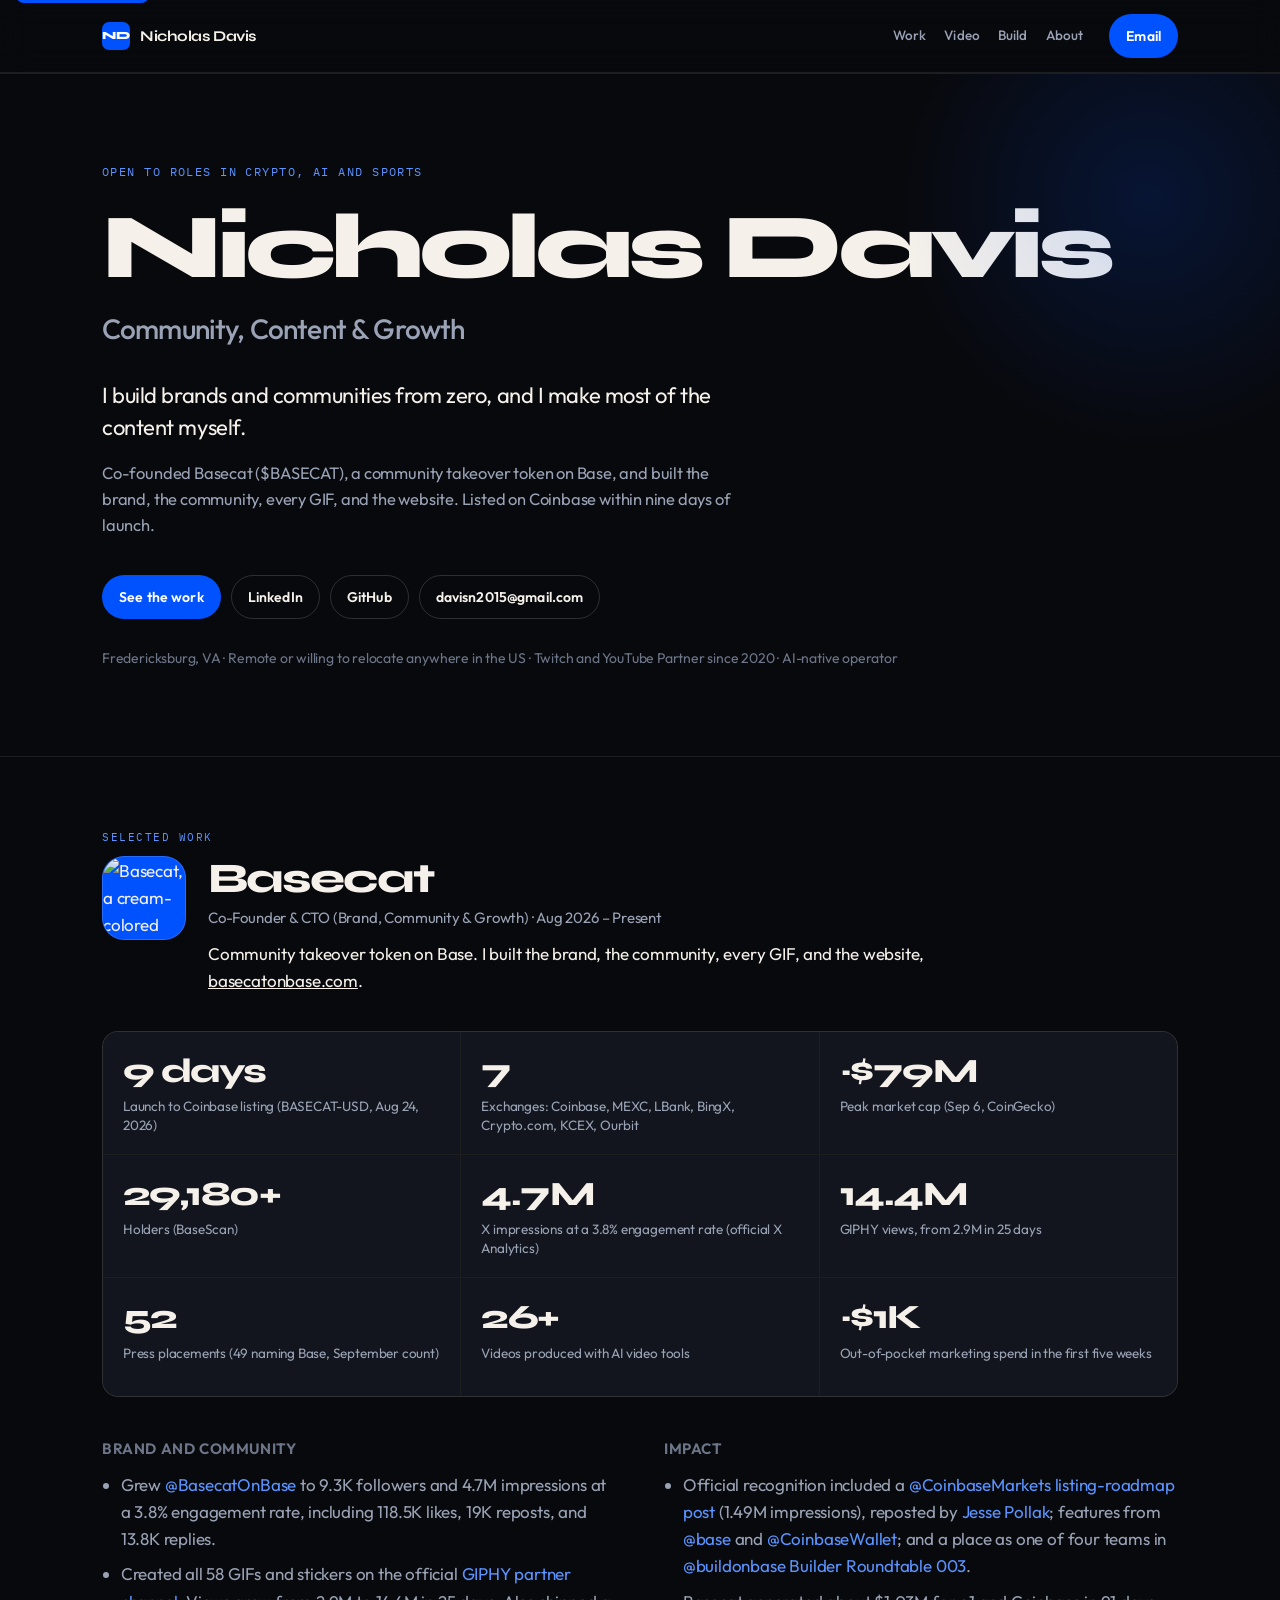
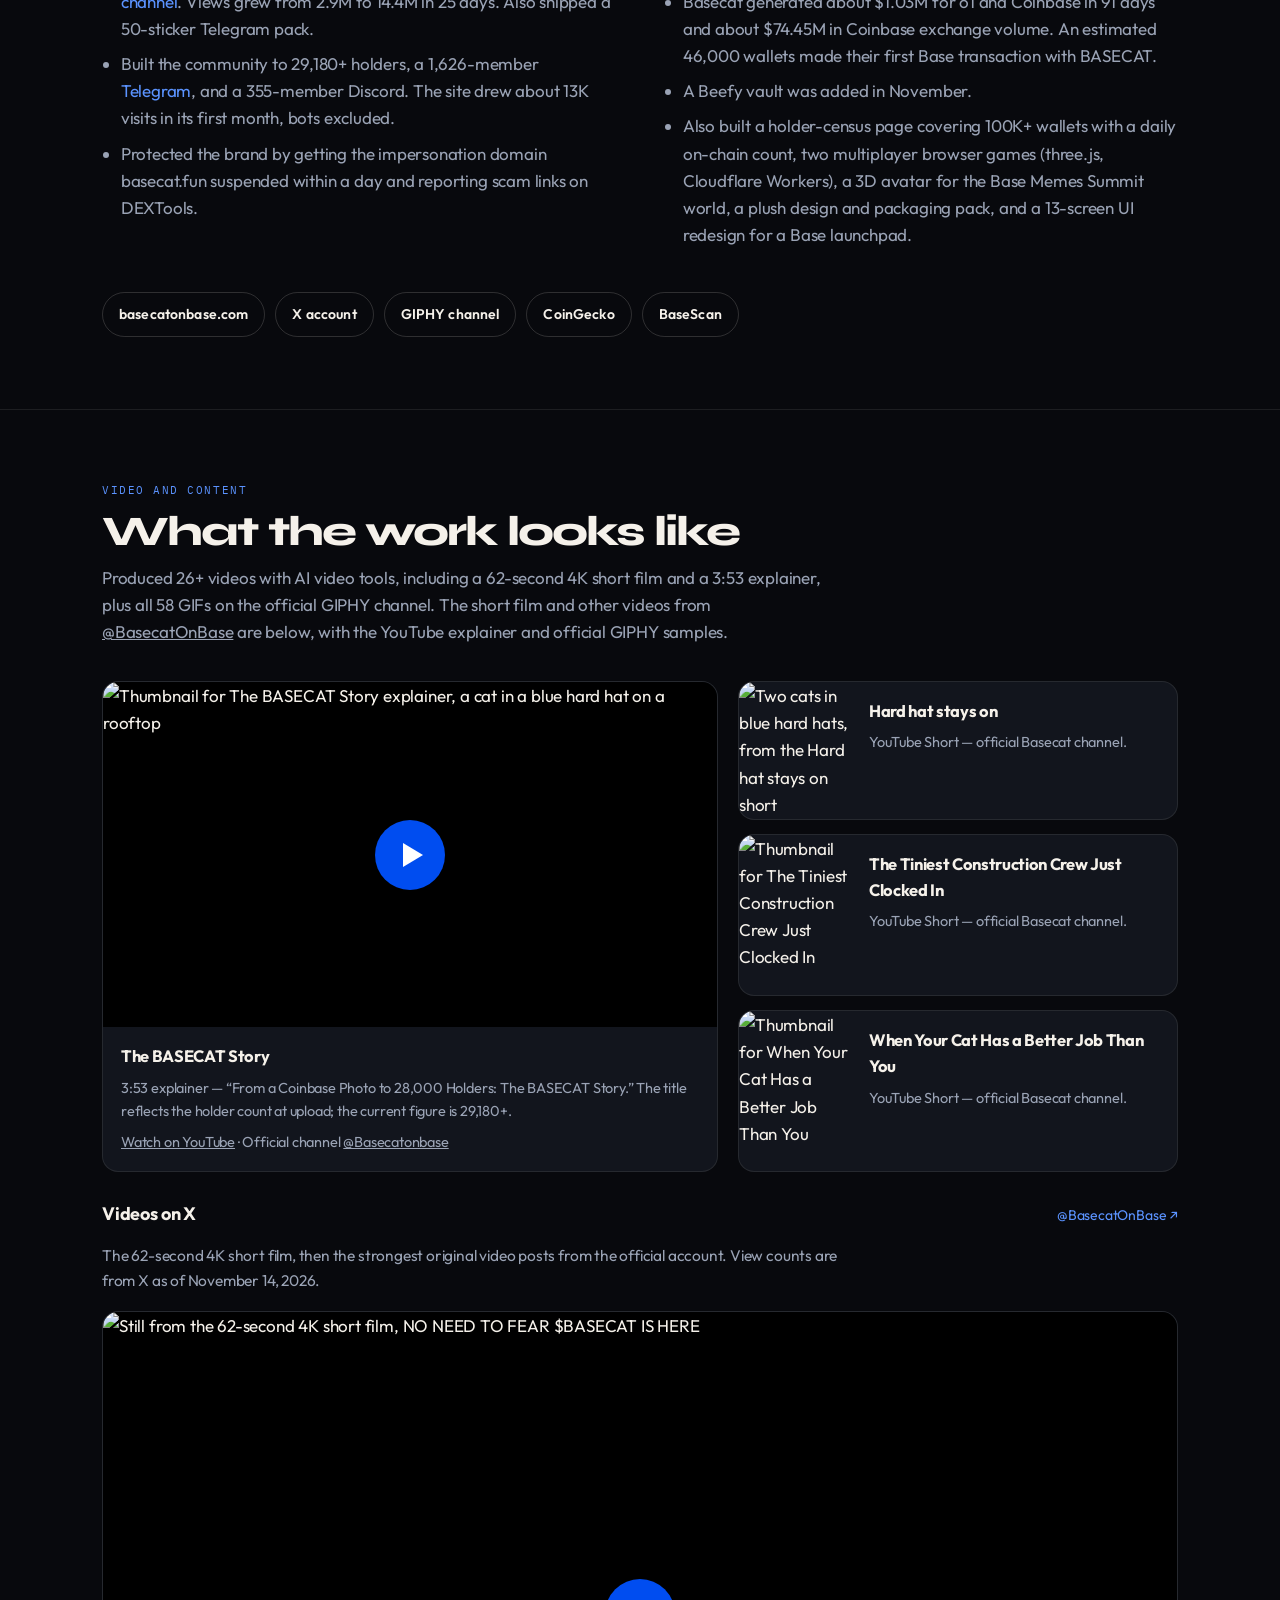
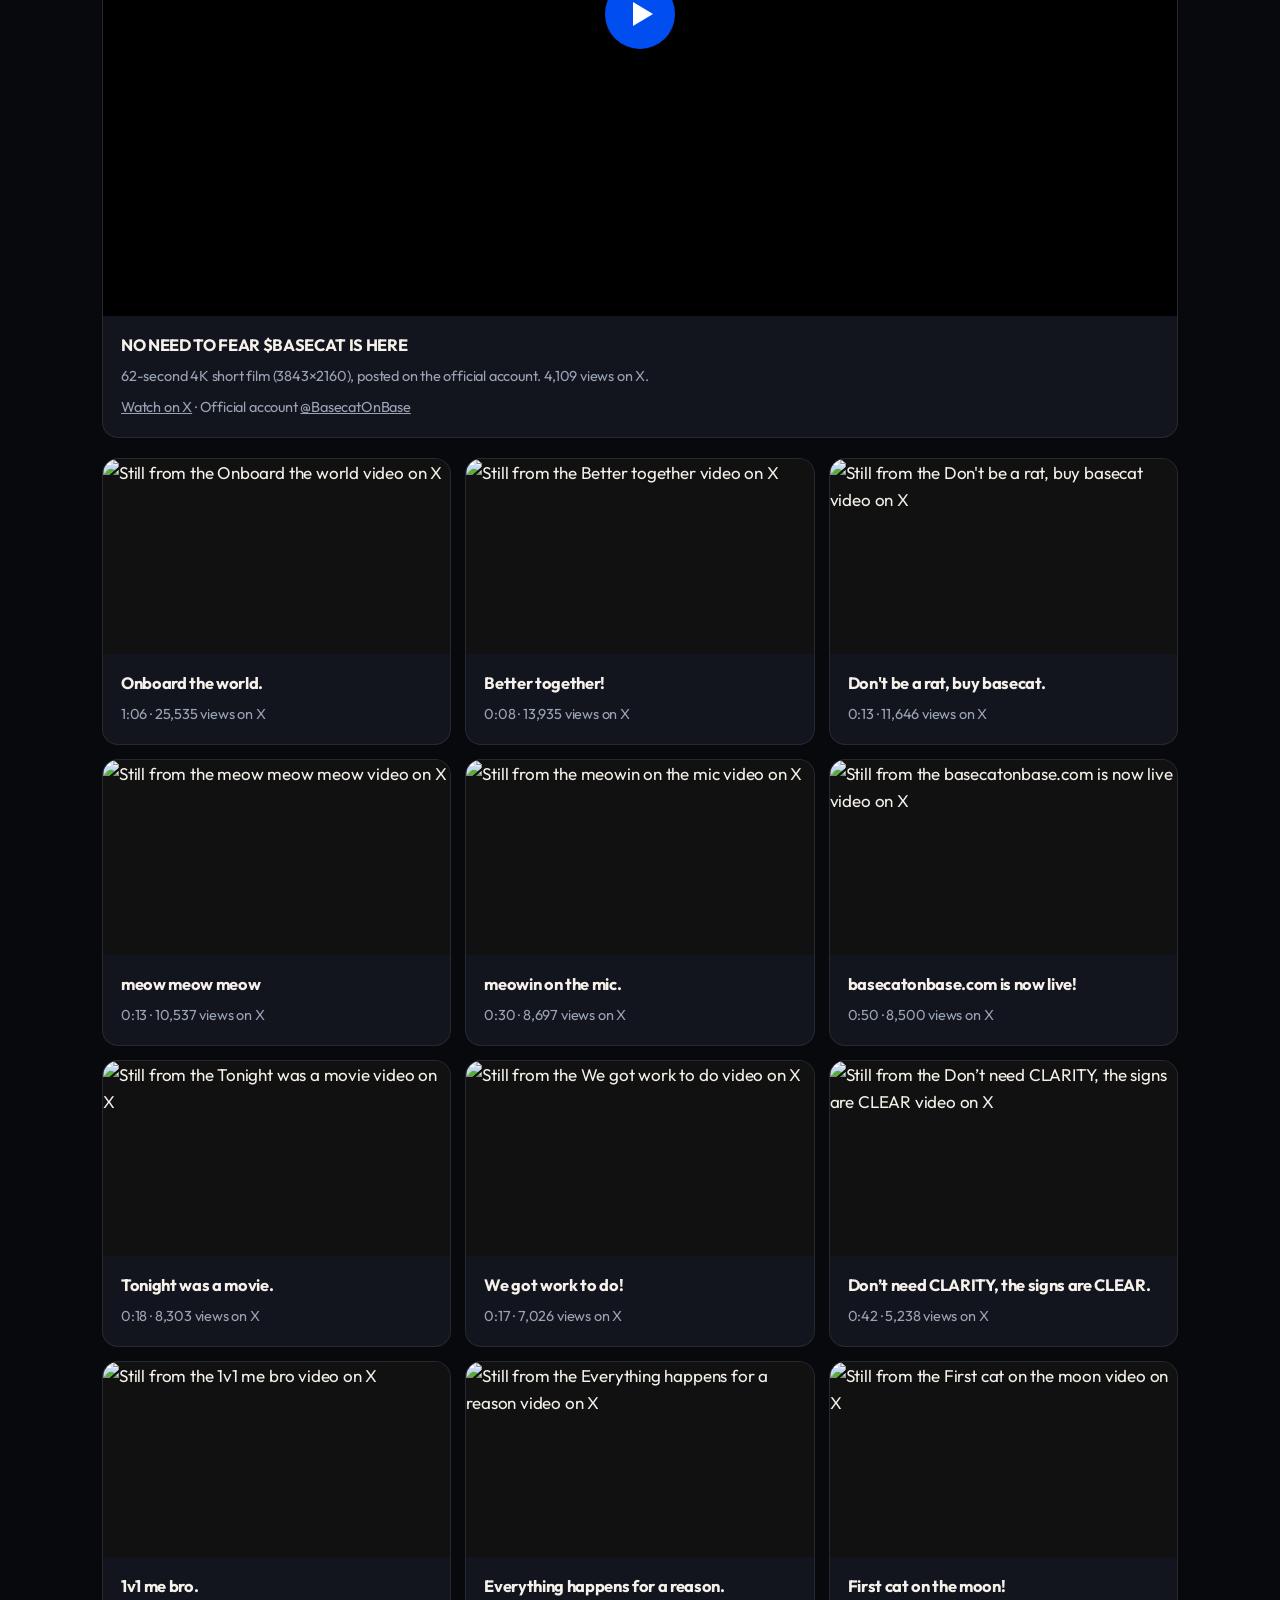
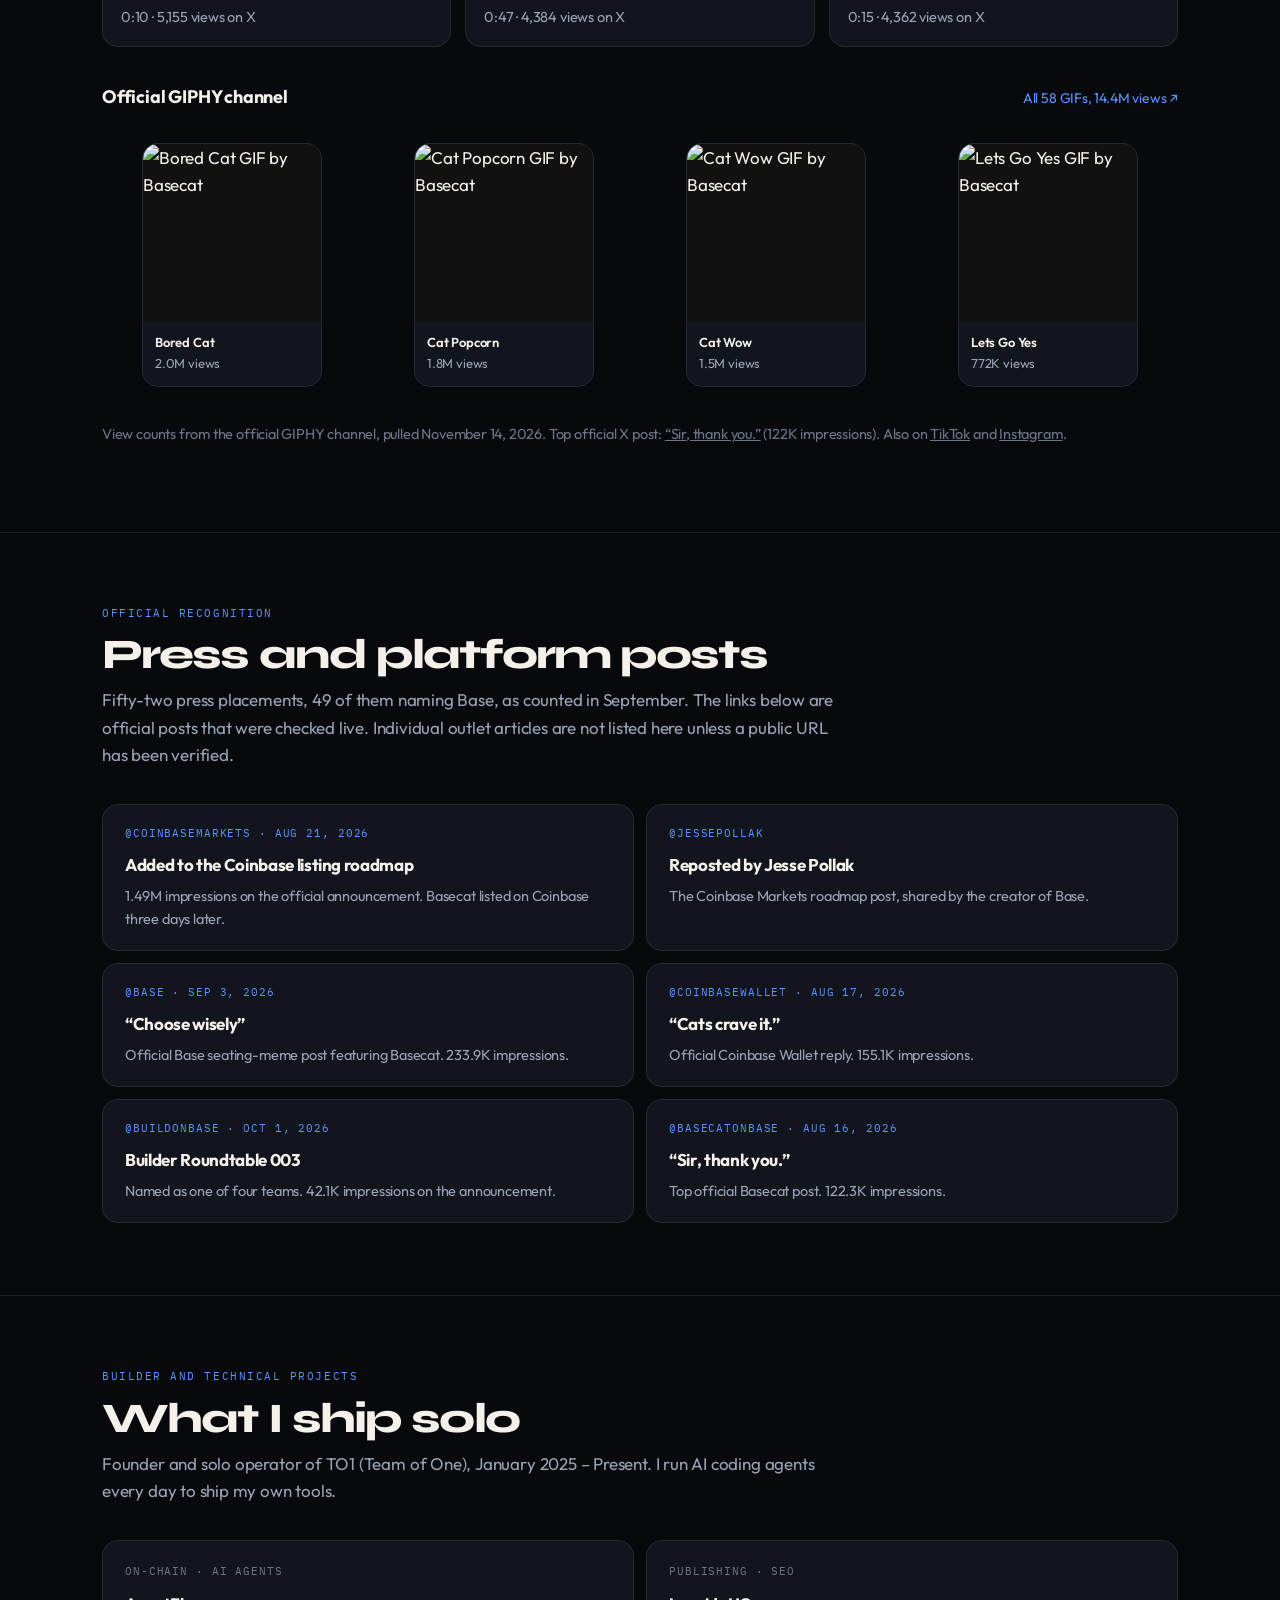
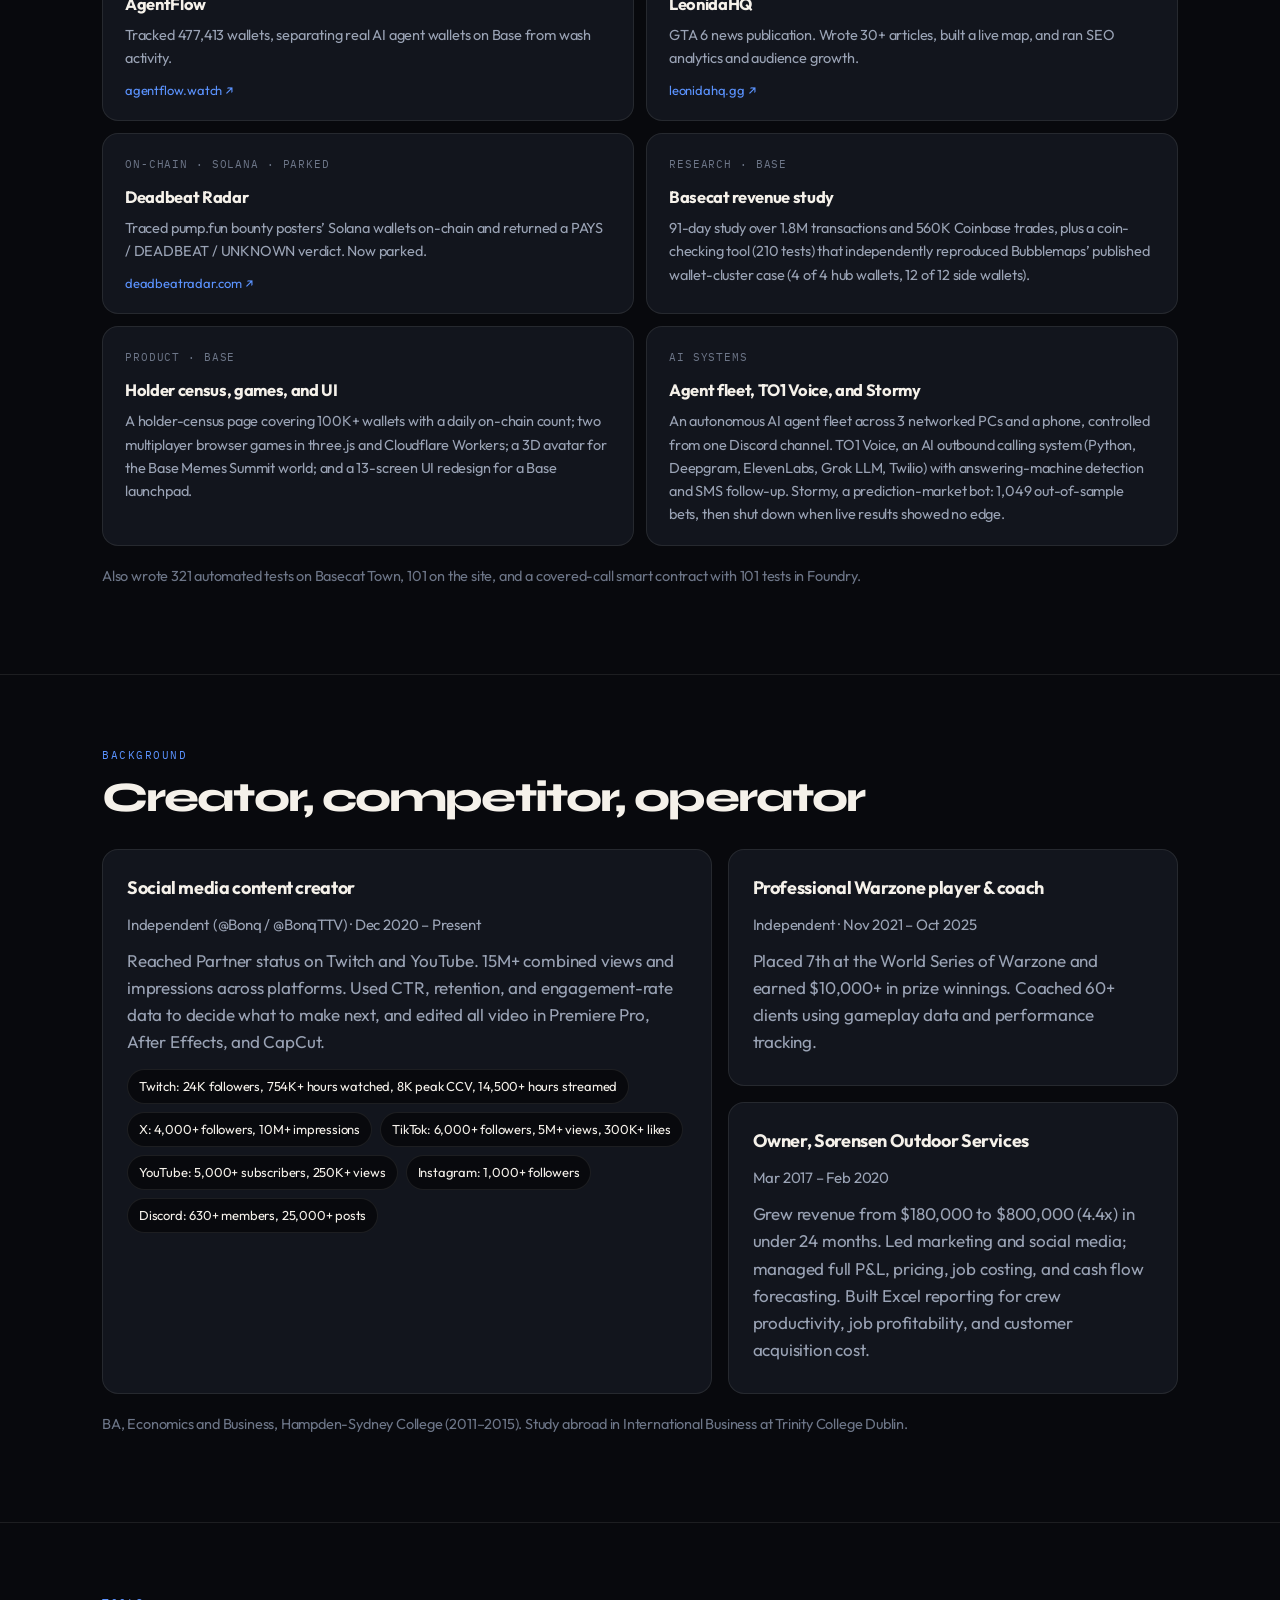
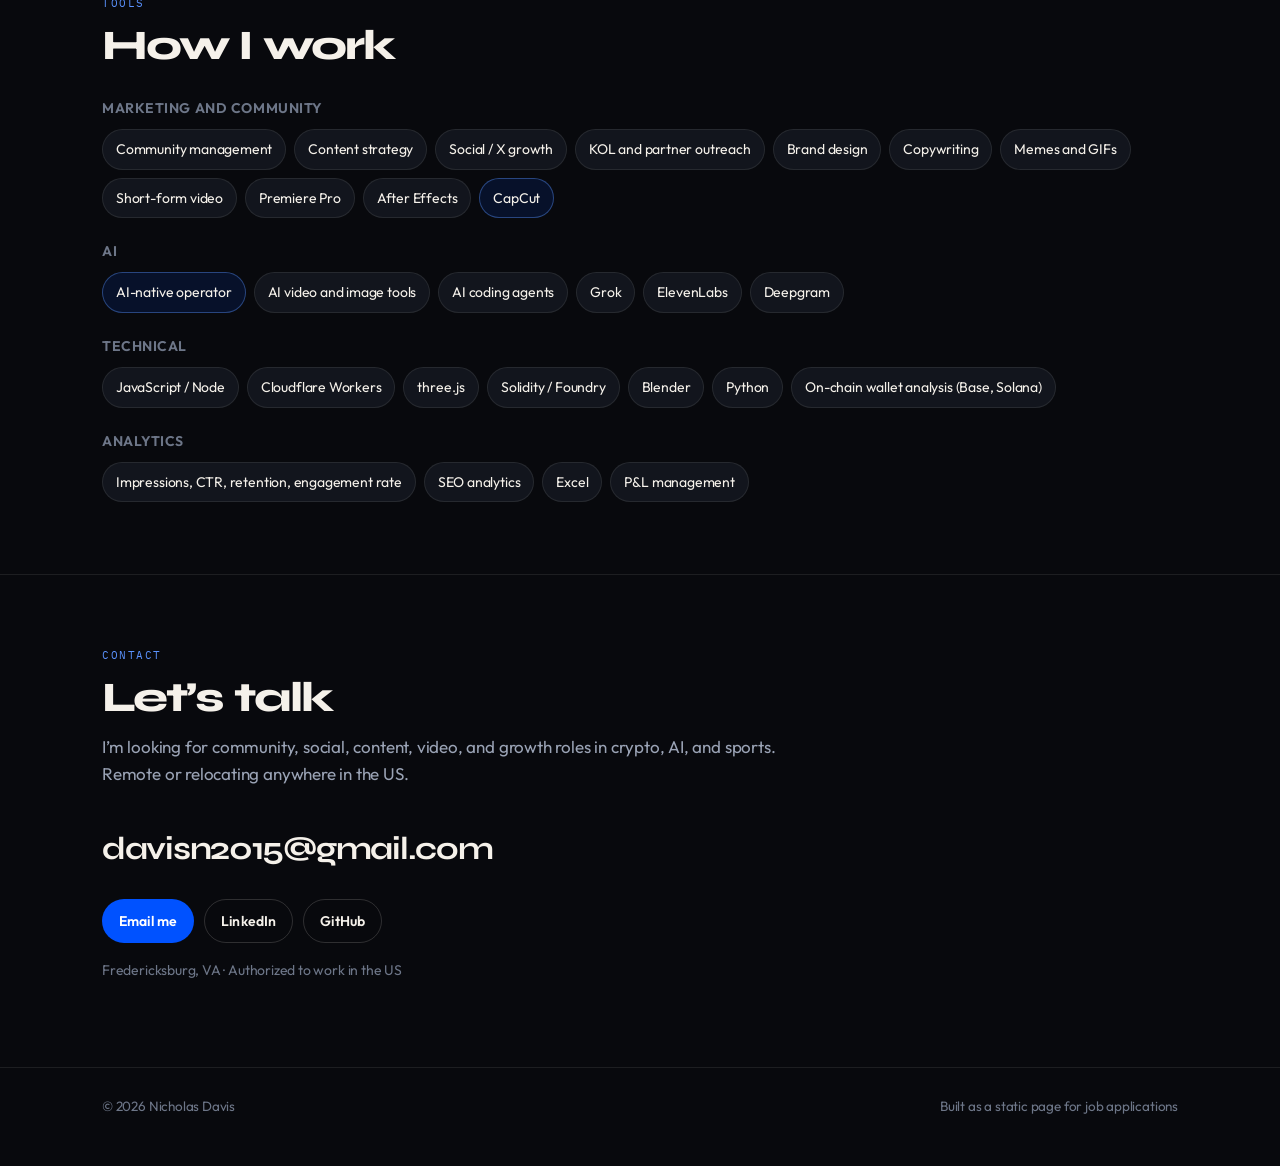
==== commit 7111cfbc: "Add Videos on X section with the 62-second 4K short film and top @BasecatOnBase posts" ====
--- a/index.html
+++ b/index.html
@@ -23,6 +23,7 @@
   <link rel="preconnect" href="https://fonts.gstatic.com" crossorigin>
   <link rel="preconnect" href="https://i.giphy.com">
   <link rel="preconnect" href="https://img.youtube.com">
+  <link rel="preconnect" href="https://pbs.twimg.com">
   <link href="https://fonts.googleapis.com/css2?family=IBM+Plex+Mono:wght@400;500&family=Outfit:wght@400;500;600;700&family=Syne:wght@700;800&display=swap" rel="stylesheet">
   <link rel="stylesheet" href="styles.css">
 </head>
@@ -66,7 +67,7 @@
       <div class="wrap">
         <p class="section-kicker">Selected work</p>
         <div class="case-head">
-          <img class="case-logo" src="https://pbs.twimg.com/profile_images/2088958994786250752/c674jJSm.jpg" width="84" height="84" alt="Basecat, a cream-colored cat in a blue hard hat">
+          <img class="case-logo" src="assets/basecat.jpg" width="84" height="84" alt="Basecat, a cream-colored cat in a blue hard hat">
           <div>
             <h2>Basecat</h2>
             <p class="role-line">Co-Founder &amp; CTO (Brand, Community &amp; Growth) · Aug 2026 – Present</p>
@@ -121,7 +122,7 @@
       <div class="wrap">
         <p class="section-kicker">Video and content</p>
         <h2>What the work looks like</h2>
-        <p class="lede">Produced 26+ videos with AI video tools, including a 62-second 4K short film and a 3:53 explainer, plus all 58 GIFs on the official GIPHY channel. Public samples are below.</p>
+        <p class="lede">Produced 26+ videos with AI video tools, including a 62-second 4K short film and a 3:53 explainer, plus all 58 GIFs on the official GIPHY channel. The short film and other videos from <a href="https://x.com/BasecatOnBase" rel="noopener noreferrer">@BasecatOnBase</a> are below, with the YouTube explainer and official GIPHY samples.</p>
 
         <div class="video-grid">
           <article class="video-main">
@@ -159,6 +160,113 @@
               </div>
             </a>
           </div>
+        </div>
+
+
+        <div class="gif-head" id="videos-on-x">
+          <h3>Videos on X</h3>
+          <a href="https://x.com/BasecatOnBase" rel="noopener noreferrer">@BasecatOnBase ↗</a>
+        </div>
+        <p class="section-note">The 62-second 4K short film, then the strongest original video posts from the official account. View counts are from X as of November 14, 2026.</p>
+
+        <article class="video-main x-feature">
+          <a class="poster" href="https://x.com/BasecatOnBase/status/2112150172172222542" rel="noopener noreferrer">
+            <img src="https://pbs.twimg.com/amplify_video_thumb/2112149968735629312/img/gMlgZZu927Af901V.jpg" width="3843" height="2160" alt="Still from the 62-second 4K short film, NO NEED TO FEAR $BASECAT IS HERE">
+            <span class="play" aria-hidden="true"></span>
+            <span class="visually-hidden">Watch the 62-second 4K short film on X</span>
+          </a>
+          <div class="video-meta">
+            <h3>NO NEED TO FEAR $BASECAT IS HERE</h3>
+            <p>62-second 4K short film (3843×2160), posted on the official account. 4,109 views on X.</p>
+            <p class="caption"><a href="https://x.com/BasecatOnBase/status/2112150172172222542" rel="noopener noreferrer">Watch on X</a> · Official account <a href="https://x.com/BasecatOnBase" rel="noopener noreferrer">@BasecatOnBase</a></p>
+          </div>
+        </article>
+
+        <div class="x-grid">
+          <a class="x-card" href="https://x.com/BasecatOnBase/status/2091847942621495588" rel="noopener noreferrer">
+            <img src="https://pbs.twimg.com/amplify_video_thumb/2091722711345266688/img/XWP4l4waS_9vGR79.jpg" width="1280" height="720" alt="Still from the Onboard the world video on X" loading="lazy">
+            <div class="card-body">
+              <h3>Onboard the world.</h3>
+              <p>1:06 · 25,535 views on X</p>
+            </div>
+          </a>
+          <a class="x-card" href="https://x.com/BasecatOnBase/status/2094196485587964312" rel="noopener noreferrer">
+            <img src="https://pbs.twimg.com/amplify_video_thumb/2094194766510460928/img/VZtO7SJgabyVF_K7.jpg" width="864" height="496" alt="Still from the Better together video on X" loading="lazy">
+            <div class="card-body">
+              <h3>Better together!</h3>
+              <p>0:08 · 13,935 views on X</p>
+            </div>
+          </a>
+          <a class="x-card" href="https://x.com/BasecatOnBase/status/2091700223147978788" rel="noopener noreferrer">
+            <img src="https://pbs.twimg.com/amplify_video_thumb/2091685372191219712/img/sBx-xTmCGgO5BIEY.jpg" width="496" height="864" alt="Still from the Don't be a rat, buy basecat video on X" loading="lazy">
+            <div class="card-body">
+              <h3>Don't be a rat, buy basecat.</h3>
+              <p>0:13 · 11,646 views on X</p>
+            </div>
+          </a>
+          <a class="x-card" href="https://x.com/BasecatOnBase/status/2090958429741285875" rel="noopener noreferrer">
+            <img src="https://pbs.twimg.com/amplify_video_thumb/2090886525856731136/img/V9lw-Ty3ndrQsauM.jpg" width="480" height="836" alt="Still from the meow meow meow video on X" loading="lazy">
+            <div class="card-body">
+              <h3>meow meow meow</h3>
+              <p>0:13 · 10,537 views on X</p>
+            </div>
+          </a>
+          <a class="x-card" href="https://x.com/BasecatOnBase/status/2101123136099889529" rel="noopener noreferrer">
+            <img src="https://pbs.twimg.com/amplify_video_thumb/2101056693907976192/img/l8oy25SpJbxDBmPH.jpg" width="1280" height="720" alt="Still from the meowin on the mic video on X" loading="lazy">
+            <div class="card-body">
+              <h3>meowin on the mic.</h3>
+              <p>0:30 · 8,697 views on X</p>
+            </div>
+          </a>
+          <a class="x-card" href="https://x.com/BasecatOnBase/status/2090166115208958349" rel="noopener noreferrer">
+            <img src="https://pbs.twimg.com/amplify_video_thumb/2090165219351810048/img/9IE3fmJQ07Smfyih.jpg" width="1280" height="720" alt="Still from the basecatonbase.com is now live video on X" loading="lazy">
+            <div class="card-body">
+              <h3>basecatonbase.com is now live!</h3>
+              <p>0:50 · 8,500 views on X</p>
+            </div>
+          </a>
+          <a class="x-card" href="https://x.com/BasecatOnBase/status/2096149365022728199" rel="noopener noreferrer">
+            <img src="https://pbs.twimg.com/amplify_video_thumb/2096148952697688064/img/0-PbR3uBCK-5KBNt.jpg" width="1920" height="1080" alt="Still from the Tonight was a movie video on X" loading="lazy">
+            <div class="card-body">
+              <h3>Tonight was a movie.</h3>
+              <p>0:18 · 8,303 views on X</p>
+            </div>
+          </a>
+          <a class="x-card" href="https://x.com/BasecatOnBase/status/2089331788480925900" rel="noopener noreferrer">
+            <img src="https://pbs.twimg.com/amplify_video_thumb/2089330874542080000/img/HU245oQWe_44TY5R.jpg" width="1920" height="1080" alt="Still from the We got work to do video on X" loading="lazy">
+            <div class="card-body">
+              <h3>We got work to do!</h3>
+              <p>0:17 · 7,026 views on X</p>
+            </div>
+          </a>
+          <a class="x-card" href="https://x.com/BasecatOnBase/status/2100157868934615147" rel="noopener noreferrer">
+            <img src="https://pbs.twimg.com/media/HSVAm6kXsAAXc9D.jpg" width="1080" height="1080" alt="Still from the Don’t need CLARITY, the signs are CLEAR video on X" loading="lazy">
+            <div class="card-body">
+              <h3>Don’t need CLARITY, the signs are CLEAR.</h3>
+              <p>0:42 · 5,238 views on X</p>
+            </div>
+          </a>
+          <a class="x-card" href="https://x.com/BasecatOnBase/status/2093865324328239176" rel="noopener noreferrer">
+            <img src="https://pbs.twimg.com/amplify_video_thumb/2093858092324651008/img/IBrvnQyM4slfY2pI.jpg" width="864" height="496" alt="Still from the 1v1 me bro video on X" loading="lazy">
+            <div class="card-body">
+              <h3>1v1 me bro.</h3>
+              <p>0:10 · 5,155 views on X</p>
+            </div>
+          </a>
+          <a class="x-card" href="https://x.com/BasecatOnBase/status/2092251228663169165" rel="noopener noreferrer">
+            <img src="https://pbs.twimg.com/amplify_video_thumb/2092249024531439616/img/nP1Ba2LKJaQKntDS.jpg" width="1280" height="720" alt="Still from the Everything happens for a reason video on X" loading="lazy">
+            <div class="card-body">
+              <h3>Everything happens for a reason.</h3>
+              <p>0:47 · 4,384 views on X</p>
+            </div>
+          </a>
+          <a class="x-card" href="https://x.com/BasecatOnBase/status/2095984765711069611" rel="noopener noreferrer">
+            <img src="https://pbs.twimg.com/amplify_video_thumb/2095922915204079617/img/AVrsCbDzdX_rcSMj.jpg" width="864" height="496" alt="Still from the First cat on the moon video on X" loading="lazy">
+            <div class="card-body">
+              <h3>First cat on the moon!</h3>
+              <p>0:15 · 4,362 views on X</p>
+            </div>
+          </a>
         </div>
 
         <div class="gif-head">
--- a/styles.css
+++ b/styles.css
@@ -461,6 +461,63 @@
   border-color: transparent transparent transparent #fff;
 }
 
+
+.section-note {
+  margin: 0 0 18px;
+  color: var(--muted);
+  font-size: 15.5px;
+  max-width: 46rem;
+}
+.x-feature { margin: 0 0 20px; }
+.x-grid {
+  display: grid;
+  grid-template-columns: repeat(3, 1fr);
+  gap: 14px;
+  margin-bottom: 36px;
+}
+.x-card {
+  display: flex;
+  flex-direction: column;
+  text-decoration: none;
+  background: var(--card);
+  border: 1px solid var(--line);
+  border-radius: var(--radius);
+  overflow: hidden;
+  transition: border-color 0.15s ease, background 0.15s ease;
+}
+.x-card:hover { border-color: var(--line-strong); background: var(--card-2); }
+.x-card img {
+  width: 100%;
+  aspect-ratio: 16 / 9;
+  object-fit: cover;
+  background: #111;
+  height: auto;
+}
+.more-grid {
+  display: grid;
+  grid-template-columns: minmax(0, 0.72fr) minmax(0, 1.28fr);
+  gap: 20px;
+  margin-bottom: 36px;
+  align-items: start;
+}
+.more-card {
+  background: var(--card);
+  border: 1px solid var(--line);
+  border-radius: var(--radius);
+  overflow: hidden;
+}
+.more-card video {
+  width: 100%;
+  display: block;
+  background: #000;
+}
+.more-card-vertical video {
+  aspect-ratio: 9 / 16;
+  object-fit: contain;
+  max-height: 640px;
+  margin: 0 auto;
+}
+
 /* Recognition */
 .recog-grid {
   display: grid;
@@ -624,8 +681,10 @@
 /* Responsive */
 @media (max-width: 900px) {
   .metrics { grid-template-columns: repeat(2, 1fr); }
-  .story, .video-grid, .about-grid, .projects, .recog-grid { grid-template-columns: 1fr; }
+  .story, .video-grid, .about-grid, .projects, .recog-grid, .more-grid { grid-template-columns: 1fr; }
+  .x-grid { grid-template-columns: repeat(2, 1fr); }
   .gifs { grid-template-columns: repeat(2, 1fr); }
+  .more-card-vertical video { max-height: none; }
   .hero { padding: 64px 0 48px; }
   section { padding: 56px 0; }
 }
@@ -641,6 +700,7 @@
   .metric b { font-size: 26px; letter-spacing: -0.05em; }
   .metric span { font-size: 12.5px; }
   .video-card { grid-template-columns: 88px 1fr; }
+  .x-grid { grid-template-columns: 1fr; }
   .hero { padding: 48px 0 36px; }
   .header-inner, .wrap { padding-left: 16px; padding-right: 16px; }
 }
